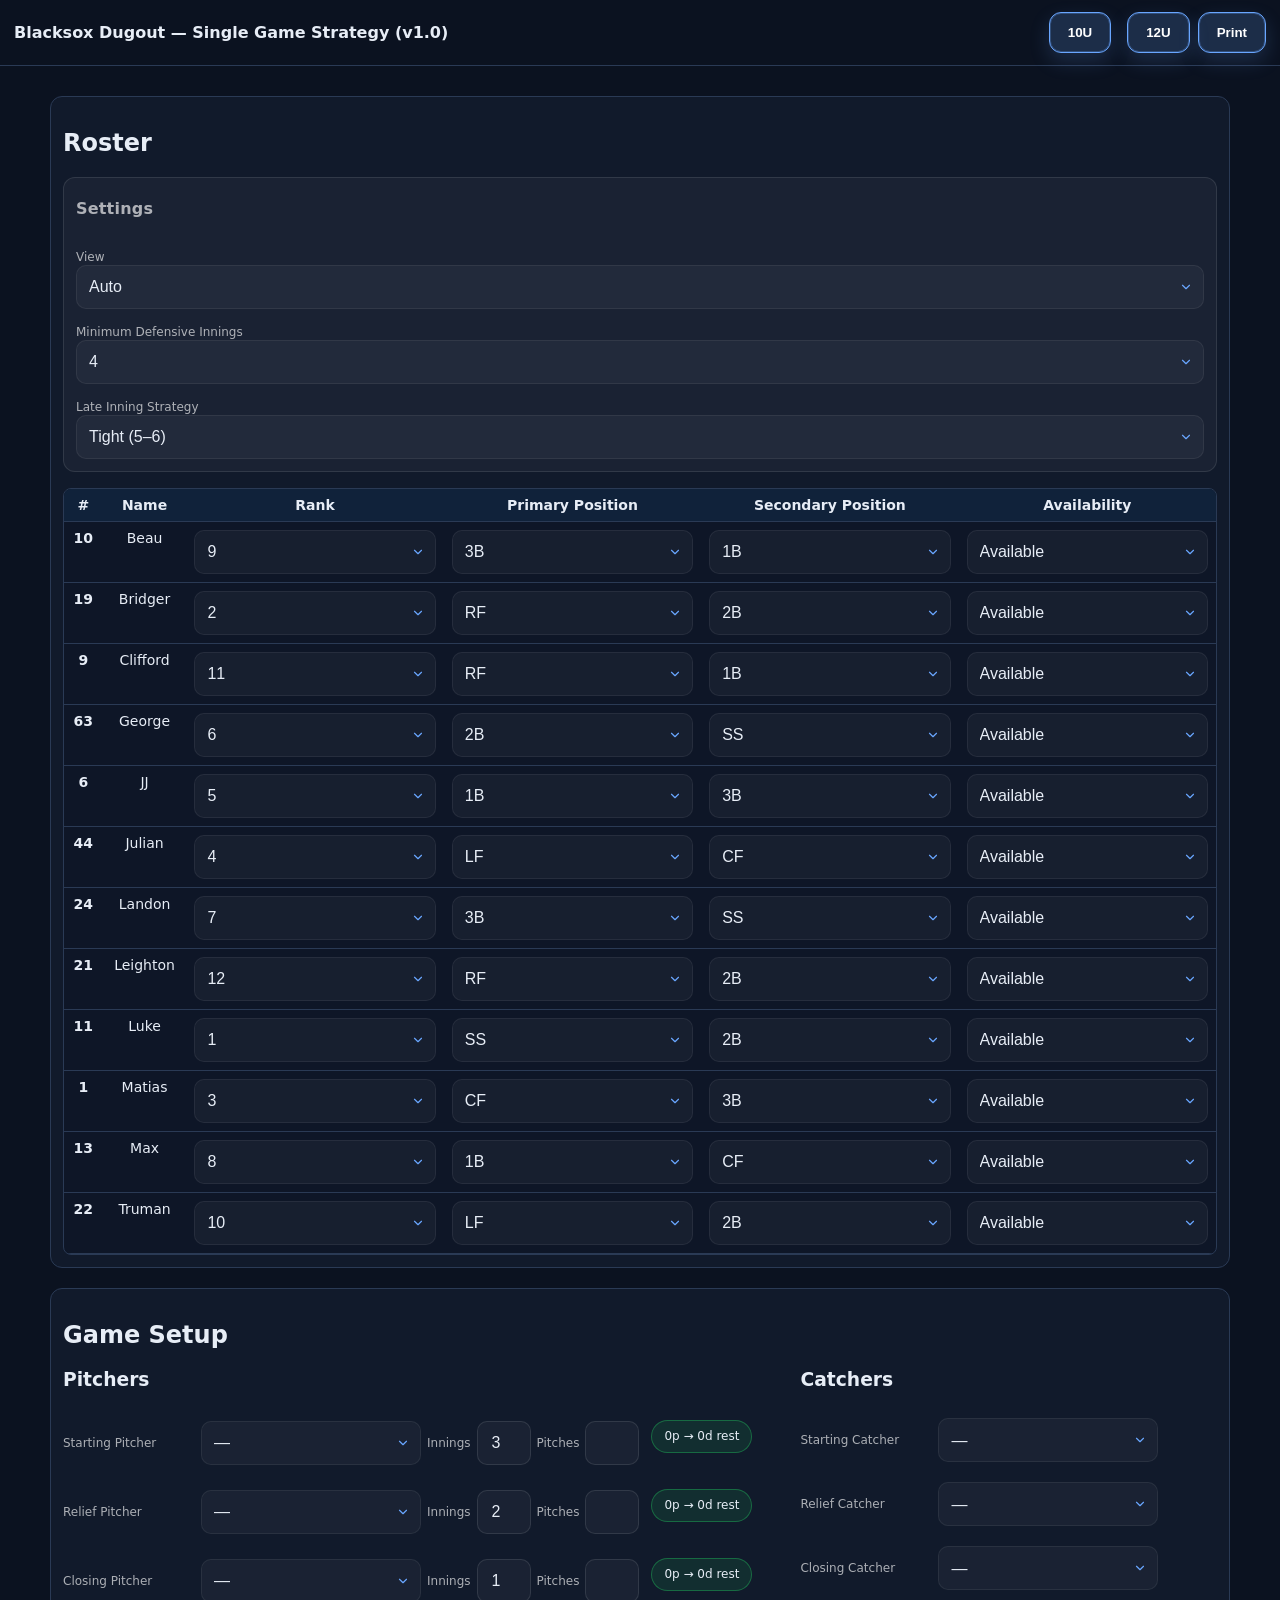
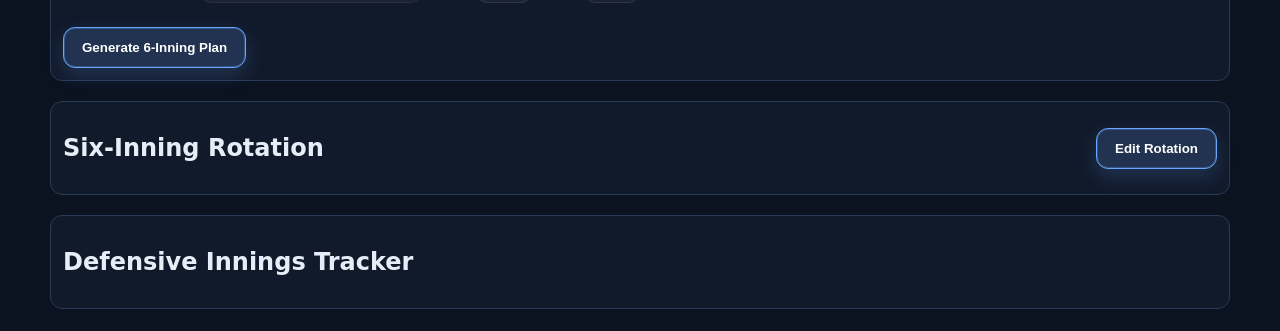
==== index.html @ ecfdcc3d "Update index.html" ====
<!DOCTYPE html>
<html lang="en">
<head>
  <meta charset="UTF-8"/>
  <meta name="viewport" content="width=device-width, initial-scale=1, viewport-fit=cover"/>
  <meta name="apple-mobile-web-app-capable" content="yes">
  <meta name="apple-mobile-web-app-status-bar-style" content="black-translucent">
  <title>Blacksox Dugout — Single Game Strategy (v1.0)</title>
  <style>
:root{--bg:#0b1220;--panel:#111a2b;--text:#e7edf6;--muted:#9bb0c9;--accent:#69a6ff;--grid:#2a3a55;
      --good:#22c55e; --warn:#facc15; --bad:#fb923c}
*{box-sizing:border-box}html,body{height:100%}
body{margin:0;background:var(--bg);color:var(--text);font-family:system-ui,-apple-system,Segoe UI,Roboto,Helvetica,Arial,sans-serif}
header{display:flex;align-items:center;justify-content:space-between;padding:12px 14px;border-bottom:1px solid var(--grid);position:sticky;top:0;background:var(--bg);z-index:10}
h1{font-size:16px;margin:0}.actions button{background:var(--panel);color:var(--text);border:1px solid var(--grid);padding:8px 10px;margin-left:8px;border-radius:6px;cursor:pointer}
.actions button:hover{border-color:var(--accent);color:#fff}
main{padding:10px;max-width:1200px;margin:0 auto}
.panel{background:var(--panel);border:1px solid var(--grid);border-radius:12px;padding:12px;margin-bottom:12px}
.table-wrap{width:100%;overflow-x:auto;-webkit-overflow-scrolling:touch;border-radius:8px;border:1px solid var(--grid);background:#0e1627}
.table{width:100%;min-width:760px;border-collapse:collapse;font-size:14px}
.table th,.table td{border-bottom:1px solid var(--grid);padding:8px;text-align:center;vertical-align:top;white-space:nowrap}
.table th{position:sticky;top:0;background:#10223a;z-index:1}
select,input{background:#0e1627;color:var(--text);border:1px solid var(--grid);padding:8px 10px;border-radius:8px;font-size:16px}
input[type=number]{width:64px}
.pill{padding:4px 8px;border:1px solid var(--grid);border-radius:999px;background:#0e1627;display:inline-block;margin:2px}
.bar{height:8px;background:#0e1627;border-radius:8px;overflow:hidden}
.bar>span{display:block;height:8px;background:var(--good)}
.flex{display:flex;gap:12px;flex-wrap:wrap}
.twocol{display:grid;grid-template-columns:2fr 1.2fr;gap:18px}
.row{display:flex;gap:6px;align-items:center;flex-wrap:nowrap;min-height:44px} .mini{font-size:12px;color:var(--muted);min-width:auto}
.row label{min-width:132px}
.stack{display:flex;flex-direction:column;gap:2px;align-items:center}
.out{opacity:0.5}
.alert{padding:8px 10px;border:1px solid var(--warn);background:#1a1420;border-radius:8px;margin-bottom:8px}
.badge{display:inline-block;padding:2px 6px;border-radius:999px;border:1px solid var(--grid);margin-left:6px;min-width:auto;text-align:center;white-space:nowrap;font-size:12px;line-height:1.25}
.badge.good{background:rgba(34,197,94,0.12);border-color:rgba(34,197,94,0.4)}
.badge.warn{background:rgba(250,204,21,0.12);border-color:rgba(250,204,21,0.4)}
.badge.bad{background:rgba(251,146,60,0.12);border-color:rgba(251,146,60,0.4)}
.badge.spacer{opacity:0}
.cardlist{display:block}.card{border:1px solid var(--grid);background:#0e1627;border-radius:10px;padding:10px;margin-bottom:8px}
.card h4{margin:0 0 8px 0;font-size:15px}.card .grid{display:grid;grid-template-columns:1fr 1fr;gap:8px}.card label{font-size:12px;color:var(--muted)}
.roster-controls{display:flex;gap:10px;align-items:center;flex-wrap:wrap;margin-bottom:8px}
.inline{display:flex;gap:10px;align-items:center;flex-wrap:wrap}
.no-print{}
.print-only{display:none}
@media (max-width:820px){ .twocol{grid-template-columns:1fr} .row{flex-wrap:wrap} .row label{min-width:auto} }
@media print{
  header,.no-print,.print-hide{display:none !important}
  .print-only{display:block}
}
  

.teamtab{background:var(--panel);color:var(--text);border:1px solid var(--grid);padding:8px 10px;border-radius:6px;cursor:pointer}
.teamtab.active{border-color:var(--accent);color:#fff}

</style>
  <link rel="stylesheet" href="mobile-polish.css">
</head>
<body>
  <header class="no-print">
    <h1>Blacksox Dugout — Single Game Strategy (v1.0)</h1>
    <div class="actions" id="teamTabs" style="margin-left:auto; display:flex; gap:8px;">
      <button id="teamTab-10U" type="button" class="teamtab active" onclick="window.__switchTeam && window.__switchTeam('10U')">10U</button>
      <button id="teamTab-12U" type="button" class="teamtab" onclick="window.__switchTeam && window.__switchTeam('12U')">12U</button>
    </div>

    <div class="actions">
      <button onclick="window.print()">Print</button>
    </div>
  </header>

  <main>
    <section class="panel print-hide">
      <h2>Roster</h2>
      <div id="rosterCtrl"></div>
      <div id="rosterTableWrap"></div>
      <div id="rosterCards"></div>
    </section>

    <section class="panel">
      <h2>Game Setup</h2>
      <div class="twocol">
        <div>
          <h3>Pitchers</h3>
          <div class="row">
            <label>Starting Pitcher</label>
            <select id="spSel"></select>
            <span class="mini">Innings</span><input id="spInn" type="number" min="1" max="6" value="3" title="Target innings"/>
            <span class="mini">Pitches</span><input id="spTarget" type="number" min="0" max="120" />
            <span id="spBadge" class="small badge"> </span>
          </div>
          <div class="row">
            <label>Relief Pitcher</label>
            <select id="rpSel"></select>
            <span class="mini">Innings</span><input id="rpInn" type="number" min="1" max="6" value="2" title="Target innings"/>
            <span class="mini">Pitches</span><input id="rpTarget" type="number" min="0" max="120" />
            <span id="rpBadge" class="small badge"> </span>
          </div>
          <div class="row">
            <label>Closing Pitcher</label>
            <select id="clSel"></select>
            <span class="mini">Innings</span><input id="clInn" type="number" min="1" max="6" value="1" title="Target innings"/>
            <span class="mini">Pitches</span><input id="clTarget" type="number" min="0" max="120" />
            <span id="clBadge" class="small badge"> </span>
          </div>
        </div>
        <div>
          <h3>Catchers</h3>
          <div class="row">
            <label>Starting Catcher</label>
            <select id="scSel"></select>
            <span class="small badge spacer"> </span>
          </div>
          <div class="row">
            <label>Relief Catcher</label>
            <select id="rcSel"></select>
            <span class="small badge spacer"> </span>
          </div>
          <div class="row">
            <label>Closing Catcher</label>
            <select id="ccSel"></select>
            <span class="small badge spacer"> </span>
          </div>
        </div>
      </div>
      <div id="alerts"></div>
      <button id="buildBtn" class="no-print" style="margin-top:12px">Generate 6-Inning Plan</button>
    </section>

    <section class="panel">
      <div style="display:flex;justify-content:space-between;align-items:center;gap:8px;"><h2>Six-Inning Rotation</h2><button id="toggleEdit" class="no-print">Edit Rotation</button></div></h2>
      <div id="planWrap"></div>
    </section>

    <section class="panel">
      <h2>Defensive Innings Tracker</h2>
      <div id="totals" class="flex"></div>
    </section>
  </main>

<script>
let PLAYERS = [{"id": "anderson", "number": 9, "first": "Clifford", "last": "Anderson", "primary": "RF", "secondary": "1B", "rank": 9}, {"id": "barlet", "number": 1, "first": "Matias", "last": "Barlet", "primary": "CF", "secondary": "3B", "rank": 2}, {"id": "coates", "number": 22, "first": "Truman", "last": "Coates", "primary": "LF", "secondary": "2B", "rank": 11}, {"id": "cooper", "number": 24, "first": "Landon", "last": "Cooper", "primary": "3B", "secondary": "SS", "rank": 6}, {"id": "farrington", "number": 11, "first": "Luke", "last": "Farrington", "primary": "SS", "secondary": "2B", "rank": 5}, {"id": "foushee", "number": 10, "first": "Beau", "last": "Foush\u00e9e", "primary": "3B", "secondary": "1B", "rank": 4}, {"id": "fowl", "number": 63, "first": "George", "last": "Fowl", "primary": "2B", "secondary": "SS", "rank": 7}, {"id": "goodman", "number": 19, "first": "Bridger", "last": "Goodman", "primary": "RF", "secondary": "2B", "rank": 12}, {"id": "kutac", "number": 13, "first": "Max", "last": "Kutac", "primary": "1B", "secondary": "CF", "rank": 1}, {"id": "reiher", "number": 6, "first": "JJ", "last": "Reiher", "primary": "1B", "secondary": "3B", "rank": 3}, {"id": "stephens", "number": 44, "first": "Julian", "last": "Stephens", "primary": "LF", "secondary": "CF", "rank": 8}, {"id": "turner", "number": 21, "first": "Leighton", "last": "Turner", "primary": "RF", "secondary": "2B", "rank": 10}].map(p=>{p.available=true; return p;});
const POSITIONS = ["1B","2B","3B","SS","LF","CF","RF","—"];
const $ = (sel)=>document.querySelector(sel);
const el=(t,c)=>{const e=document.createElement(t); if(c) e.className=c; return e;};
const nameKey=(p)=>`${p.last}, ${p.first}`;
const short=(p)=>`${p.first} (${p.number})`;
const get=(id)=>PLAYERS.find(p=>p.id===id);
function alpha(list){ return [...list].sort((a,b)=>a.first.localeCompare(b.first)); }

let EDIT_MODE = false;
let LAST_PLAN = null;

function setup(){
  const ctrl = $("#rosterCtrl");
  ctrl.innerHTML = `
    <div class="roster-controls inline">
      <div>
        <label class="small">View</label>
        <select id="viewMode">
          <option value="auto" selected>Auto</option>
          <option value="table">Table</option>
          <option value="cards">Cards</option>
        </select>
      </div>
      <div>
        <label class="small">Minimum Defensive Innings</label>
        <select id="minTarget">${[1,2,3,4,5,6].map(v=>`<option value="${v}" ${v===4?'selected':''}>${v}</option>`).join('')}</select>
      </div>
      <div>
        <label class="small">Late Inning Strategy</label>
        <select id="lateMode">
          <option value="balanced">Balanced</option>
          <option value="tight" selected>Tight (5–6)</option>
        </select>
      </div>
      
    </div>`;
  $("#viewMode").addEventListener('change', updateRosterVisibility);
  $("#minTarget").addEventListener('change', ()=>{ build(); render([],{},[]); });
  $("#lateMode").addEventListener('change', ()=>{ build(); });
  $("#toggleEdit").addEventListener('click', ()=>{ EDIT_MODE = !EDIT_MODE; $("#toggleEdit").textContent = EDIT_MODE ? "Done Editing" : "Edit Rotation"; render(LAST_PLAN.plan, LAST_PLAN.mins, LAST_PLAN.minTarget); });

  drawRoster();
  updateRosterVisibility();
  fillSelectors();
  ['spTarget','rpTarget','clTarget'].forEach(id=>{
    document.addEventListener('input', (e)=>{ if(e.target.id===id) updateRestBadges(); });
  });
  updateRestBadges();
  $('#buildBtn').onclick=()=>build();
  window.addEventListener('resize', updateRosterVisibility);
}
function getMinTarget(){ return Math.min(6, Math.max(1, parseInt($('#minTarget').value||'4',10))); }
function getLateMode(){ return ($('#lateMode')?.value)||'tight'; }
function updateRosterVisibility(){
  const mode = $('#viewMode').value;
  const autoCards = window.innerWidth <= 820;
  const showCards = (mode==='cards') || (mode==='auto' && autoCards);
  $('#rosterTableWrap').style.display = showCards ? 'none':'block';
  $('#rosterCards').style.display = showCards ? 'block':'none';
}
function drawRoster(){
  const tableWrap = $("#rosterTableWrap"); const cardsWrap = $("#rosterCards");
  tableWrap.innerHTML=''; cardsWrap.innerHTML='';
  const tbl = el('table','table');
  tbl.innerHTML='<thead><tr><th>#</th><th>Name</th><th>Rank</th><th>Primary Position</th><th>Secondary Position</th><th>Availability</th></tr></thead>';
  const tb=el('tbody','');
  const posOpts=(val)=>POSITIONS.map(v=>`<option value="${v}" ${v===val?'selected':''}>${v}</option>`).join('');
  const rankOpts=(val)=>Array.from({length:12},(_,i)=>i+1).map(v=>`<option value="${v}" ${v===val?'selected':''}>${v}</option>`).join('');
  alpha(PLAYERS).forEach(p=>{ const tr=el('tr', p.available?'':'out'); tr.dataset.id=p.id;
    tr.innerHTML='<td><b>'+p.number+'</b></td><td>'+p.first+'</td>'
      +'<td><select data-id="'+p.id+'" data-key="rank">'+rankOpts(p.rank||1)+'</select></td>'
      +'<td><select data-id="'+p.id+'" data-key="primary">'+posOpts(p.primary)+'</select></td>'
      +'<td><select data-id="'+p.id+'" data-key="secondary">'+posOpts(p.secondary)+'</select></td>'
      +'<td><select data-id="'+p.id+'" data-key="available"><option value="true" '+(p.available?'selected':'')+'>Available</option><option value="false" '+(!p.available?'selected':'')+'>Out</option></select></td>';
    tb.appendChild(tr);
  });
  tbl.appendChild(tb); const tw = el('div','table-wrap'); tw.appendChild(tbl); tableWrap.appendChild(tw);
  tw.addEventListener('change', onRosterChange);

  const list = el('div','cardlist');
  alpha(PLAYERS).forEach(p=>{
    const c = el('div','card'); c.dataset.id=p.id;
    c.innerHTML = '<h4>#'+p.number+' — '+p.first+'</h4>'
      +'<div class="grid">'
      +  '<div><label>Player Score</label><select data-key="rank">'+Array.from({length:12},(_,i)=>i+1).map(v=>`<option value="${v}" ${v===(p.rank||1)?'selected':''}>${v}</option>`).join('')+'</select></div>'
      +  '<div><label>Availability</label><select data-key="available"><option value="true" '+(p.available?'selected':'')+'>Available</option><option value="false" '+(!p.available?'selected':'')+'>Out</option></select></div>'
      +  '<div><label>Primary Position</label><select data-key="primary">'+POSITIONS.map(v=>`<option value="${v}" ${v===p.primary?'selected':''}>${v}</option>`).join('')+'</select></div>'
      +  '<div><label>Secondary Position</label><select data-key="secondary">'+POSITIONS.map(v=>`<option value="${v}" ${v===p.secondary?'selected':''}>${v}</option>`).join('')+'</select></div>'
      +'</div>';
    list.appendChild(c);
  });
  list.addEventListener('change', (e)=>{
    const card = e.target.closest('.card'); const id = card.dataset.id; const key=e.target.dataset.key; const pl=get(id);
    if(key==='available') pl.available = (e.target.value==='true'); else if(key==='rank') setUniqueRank(pl, parseInt(e.target.value,10)); else pl[key]=e.target.value;
    fillSelectors();
  });
  $("#rosterCards").appendChild(list);
}
function onRosterChange(e){
  if(e.target.tagName!=='SELECT') return;
  const row = e.target.closest('tr'); const id=row.dataset.id; const key=e.target.dataset.key; const pl=get(id);
  if(key==='available') pl.available = (e.target.value==='true');
  else if(key==='rank') setUniqueRank(pl, parseInt(e.target.value,10));
  else pl[key]=e.target.value;
  row.className = pl.available ? '' : 'out';
  fillSelectors();
}
function setUniqueRank(player, newRank){
  const other = PLAYERS.find(p=>p.id!==player.id && p.rank===newRank);
  if(other) other.rank = player.rank; // swap
  player.rank = newRank;
  drawRoster(); updateRosterVisibility();
}
function fillSelectors(){
  const avail = alpha(PLAYERS.filter(p=>p.available));
  for(const id of ['spSel','rpSel','clSel','scSel','rcSel','ccSel']){
    const sel = $('#'+id); sel.innerHTML = '<option value="">—</option>';
    avail.forEach(p=>{ const o=document.createElement('option'); o.value=p.id; o.textContent = p.first+' ('+p.number+')'; sel.appendChild(o); });
  }
}
function pitchersByInning(sp, rp, cl){ return [sp, sp, sp, rp, rp, cl]; }
function catchersByInning(sc, rc, cc){ return [sc, sc, sc, rc, rc, cc]; }
function scoreForPos(player, pos, prevPCPenaltyIds, inn, lateMode){
  let s = 0;
  if(player.primary===pos) s += 3; else if(player.secondary===pos) s += 1;
  const infieldNon1B = ["2B","3B","SS"];
  const isIF = infieldNon1B.includes(pos), isOF = ["LF","CF","RF"].includes(pos);
  if(isIF && (infieldNon1B.includes(player.primary) || infieldNon1B.includes(player.secondary))) s += 1.5;
  if(isOF && (["LF","CF","RF"].includes(player.primary) || ["LF","CF","RF"].includes(player.secondary))) s += 1.5;
  if(prevPCPenaltyIds.has(player.id)) s -= 8;
  if(lateMode==='tight' && inn>=5){ s += (13 - player.rank) * 0.9; }
  return s;
}
const RULES = { thresholds:[{max:40,rest:0},{max:60,rest:1},{max:85,rest:2}] };
function restDaysFor(pitches){ if(!pitches) return 0; if(pitches<=RULES.thresholds[0].max) return 0; if(pitches<=RULES.thresholds[1].max) return 1; return 2; }
function badgeHTML(pitches){ const r = restDaysFor(pitches); const cls = r===0?'good':(r===1?'warn':'bad'); return `<span class="badge ${cls}">${(pitches||0)}p → ${r}d rest</span>`; }
function updateRestBadges(){
  const sp = parseInt(document.getElementById('spTarget')?.value||'0',10);
  const rp = parseInt(document.getElementById('rpTarget')?.value||'0',10);
  const cl = parseInt(document.getElementById('clTarget')?.value||'0',10);
  document.getElementById('spBadge').outerHTML = badgeHTML(sp);
  document.getElementById('rpBadge').outerHTML = badgeHTML(rp);
  document.getElementById('clBadge').outerHTML = badgeHTML(cl);
  const badges = document.querySelectorAll('.badge');
  badges[0].id='spBadge'; badges[1].id='rpBadge'; badges[2].id='clBadge';
}

// Guard: prevent same player at P and C in the same inning
function conflictsPC(sp,rp,cl,sc,rc,cc){
  const pBy = pitchersByInning(sp,rp,cl);
  const cBy = catchersByInning(sc,rc,cc);
  const bad = [];
  for(let i=0;i<6;i++){
    if(pBy[i] && cBy[i] && pBy[i]===cBy[i]) bad.push(i+1);
  }
  return bad;
}

function build(){
  $('#alerts').innerHTML='';
  const spId = $('#spSel').value || null;
  const rpId = $('#rpSel').value || null;
  const clId = $('#clSel').value || null;
  const scId = $('#scSel').value || null;
  const rcId = $('#rcSel').value || null;
  const ccId = $('#ccSel').value || null;
  if(!spId){ $('#alerts').innerHTML='<div class="alert">Choose a <b>Starting Pitcher</b>.</div>'; return; }
  if(!scId){ $('#alerts').innerHTML='<div class="alert">Choose a <b>Starting Catcher</b>.</div>'; return; }

  const bad = conflictsPC(spId,rpId,clId,scId,rcId,ccId);
  if(bad.length){
    $('#alerts').innerHTML='<div class="alert"><b>P and C cannot be the same player</b> in inning(s): '+bad.join(', ')+' — please adjust catcher selections.</div>';
    return;
  }

  const pBy = pitchersByInning(spId, rpId, clId);
  const cBy = catchersByInning(scId, rcId, ccId);
  const MIN_T = getMinTarget();
  const lateMode = getLateMode();
  const available = alpha(PLAYERS.filter(p=>p.available));
  const plan=[]; const mins={}; PLAYERS.forEach(p=>mins[p.id]=0);
  const reservedEH={}; // by block

  for(let inn=1; inn<=6; inn++){
    const bi = inn<=2 ? 0 : (inn<=4 ? 1 : 2);
    const used=new Set([pBy[inn-1], cBy[inn-1]]);
    const inning={P:pBy[inn-1],C:cBy[inn-1],'1B':null,'2B':null,'3B':null,'SS':null,'LF':null,'CF':null,'RF':null,'EH':[]};
    if(inning.P) mins[inning.P]=(mins[inning.P]||0)+1;
    if(inning.C) mins[inning.C]=(mins[inning.C]||0)+1;
    const blockedEH = new Set();
    if((inn%2)===0 && reservedEH[bi]) reservedEH[bi].forEach(id=>blockedEH.add(id));
    const prevPCPenaltyIds = new Set();
    if(inn>1){ if(pBy[inn-2]) prevPCPenaltyIds.add(pBy[inn-2]); if(cBy[inn-2]) prevPCPenaltyIds.add(cBy[inn-2]); }
    const urgencyWeight = (lateMode==='tight' && inn>=5) ? 4 : 10;

    const pool = ()=>available.filter(pl=>!used.has(pl.id) && !blockedEH.has(pl.id));
    function chooseBest(pos, list){
      let best=null, bestScore=-1e9;
      for(const pl of list){
        const s = scoreForPos(pl,pos, prevPCPenaltyIds, inn, lateMode);
        const urg = Math.max(0, MIN_T - (mins[pl.id]||0));
        const comp=urg*urgencyWeight + s;
        if(comp>bestScore || (comp===bestScore && nameKey(pl) < nameKey(best?get(best):pl))){ best=pl.id; bestScore=comp; }
      }
      return best;
    }
    // Hard-locked corner/short: 1B, 3B, SS
    const SPECIALIZED = new Set(['1B','3B','SS']);
    const specPool = (pos)=>pool().filter(pl => SPECIALIZED.has(pos) && (pl.primary===pos || pl.secondary===pos));
    
    for (const pos of ['1B','3B','SS']) {
      const list = specPool(pos);
      if (list.length) {
        const id = chooseBest(pos, list);
        inning[pos] = id; used.add(id); mins[id] = (mins[id]||0)+1;
      }
    }
    // Fill remaining non-specialized spots first
    for (const pos of ['2B','CF','LF','RF']) {
      if (inning[pos]) continue;
      const id = chooseBest(pos, pool());
      if (id) { inning[pos]=id; used.add(id); mins[id]=(mins[id]||0)+1; }
    }
    
    // Fallback: if a specialized spot (1B/3B/SS) is still empty (no eligible players),
    // allow best overall to fill so the plan never breaks.
    for (const pos of ['1B','3B','SS']) {
      if (inning[pos]) continue;
      const id = chooseBest(pos, pool());
      if (id) { inning[pos]=id; used.add(id); mins[id]=(mins[id]||0)+1; }
    }
    // If special still empty, allow pulls from reservedEH (then recompute EH)
    function pullFromLockedEH(pos, qual){
      if(inning[pos]) return false;
      const list=(reservedEH[bi]||[]).filter(id=>qual(get(id)) && !used.has(id));
      if(list.length){
        list.sort((a,b)=>get(a).rank-get(b).rank || nameKey(get(a)).localeCompare(nameKey(get(b))));
        const id=list[0]; inning[pos]=id; used.add(id); mins[id]=(mins[id]||0)+1; blockedEH.delete(id);
        return true;
      }
      return false;
    }
    let pulled = false;
    pulled = pullFromLockedEH('1B', p=>p.primary==='1B'||p.secondary==='1B') || pulled;
    pulled = pullFromLockedEH('3B', p=>p.primary==='3B'||p.secondary==='3B') || pulled;
    pulled = pullFromLockedEH('SS', p=>p.primary==='SS'||p.secondary==='SS') || pulled;
    // Final EH calc with guaranteed fill
    const remaining = available.map(p=>p.id).filter(id=>!used.has(id));
    if((inn%2)===1){
      inning.EH = remaining;
      reservedEH[bi] = remaining.slice();
    } else {
      let base = (reservedEH[bi]||[]).filter(id=>!used.has(id));
      if(pulled){
        // top up base after a pull, using remaining not in base
        const extras = remaining.filter(id=>!base.includes(id));
        extras.sort((a,b)=>get(a).rank-get(b).rank || nameKey(get(a)).localeCompare(nameKey(get(b))));
        base = base.concat(extras);
      } else {
        const need = remaining.length - base.length;
        if(need>0){
          const extras = remaining.filter(id=>!base.includes(id));
          extras.sort((a,b)=>get(a).rank-get(b).rank || nameKey(get(a)).localeCompare(nameKey(get(b))));
          base = base.concat(extras.slice(0,need));
        }
      }
      inning.EH = base;
    }
    plan.push(inning);
  }
  LAST_PLAN = {plan, mins, minTarget:getMinTarget()};
  render(plan, mins, getMinTarget());
}

function makePlayerSelect(inningIdx, pos, currentId){
  const sel = document.createElement('select');
  const planRow = LAST_PLAN.plan[inningIdx];
  const used = new Set(['P','C','1B','2B','3B','SS','LF','CF','RF'].map(k=>planRow[k]).filter(Boolean));
  if(currentId) used.delete(currentId);
  const avail = alpha(PLAYERS.filter(p=>p.available));
  const opt = document.createElement('option'); opt.value=''; opt.textContent='—'; sel.appendChild(opt);
  avail.forEach(p=>{
    if(!used.has(p.id)){
      const o=document.createElement('option'); o.value=p.id; o.textContent = short(p);
      if(p.id===currentId) o.selected=true;
      sel.appendChild(o);
    }
  });
  sel.addEventListener('change', ()=>{
    const id = sel.value || null;
    LAST_PLAN.plan[inningIdx][pos] = id;
    recomputeAfterManual(inningIdx);
  });
  return sel;
}

function recomputeAfterManual(inningIdx){
  const plan = LAST_PLAN.plan;
  const mins = {}; PLAYERS.forEach(p=>mins[p.id]=0);
  for(let i=0;i<6;i++){
    const row = plan[i];
    const used = new Set(['P','C','1B','2B','3B','SS','LF','CF','RF'].map(k=>row[k]).filter(Boolean));
    const available = alpha(PLAYERS.filter(p=>p.available)).map(p=>p.id);
    row.EH = available.filter(id=>!used.has(id));
    used.forEach(id=>{ mins[id]=(mins[id]||0)+1; });
  }
  LAST_PLAN.mins = mins;
  render(plan, mins, LAST_PLAN.minTarget);
}

function render(plan, mins, MIN_T){
  const INNINGS=[1,2,3,4,5,6];
  const wrap=$("#planWrap"); wrap.innerHTML='';
  const tbl=el('table','table'); tbl.innerHTML='<thead><tr><th>Pos</th>'+INNINGS.map(i=>`<th>${i}</th>`).join('')+'</tr></thead>';
  const tb=el('tbody','');
  function cellVal(v){ if(!v) return '—'; return short(get(v)); }
  function ehVal(arr){ return '<div class="stack">'+arr.map(id=>'<span>'+short(get(id))+'</span>').join('')+'</div>'; }
  const order = ['P','C','1B','2B','3B','SS','LF','CF','RF','EH'];
  order.forEach((pos)=>{
    const tr=el('tr','');
    tr.appendChild((()=>{const td=el('td',''); td.innerHTML='<b>'+pos+'</b>'; return td;})());
    INNINGS.forEach((i)=>{
      const td=el('td','');
      const row=plan[i-1];
      if(pos==='EH'){ td.innerHTML = ehVal(row.EH||[]); }
      else if(EDIT_MODE && pos!=='P' && pos!=='C'){
        const sel = makePlayerSelect(i-1, pos, row[pos]);
        td.appendChild(sel);
      } else {
        td.textContent = cellVal(row[pos]);
      }
      tr.appendChild(td);
    });
    tb.appendChild(tr);
  });
  tbl.appendChild(tb);
  const wrapDiv=el('div','table-wrap'); wrapDiv.appendChild(tbl); wrap.appendChild(wrapDiv);

  const totals=$("#totals"); totals.innerHTML='';
  alpha(PLAYERS).forEach(p=>{ const got=mins[p.id]||0; const target=parseInt($('#minTarget').value||'4',10); const pct=Math.min(100, got/target*100); const bar='<div class="bar"><span style="width:'+pct+'%"></span></div>'; const label = short(p)+' — '+got+'/'+target+(got>=target?' ✔':' •'); const pill=el('div','pill'); pill.innerHTML = label+' '+bar; if(!p.available) pill.classList.add('out'); totals.appendChild(pill); });
}

function updateRestBadges(){
  const sp = parseInt(document.getElementById('spTarget')?.value||'0',10);
  const rp = parseInt(document.getElementById('rpTarget')?.value||'0',10);
  const cl = parseInt(document.getElementById('clTarget')?.value||'0',10);
  const RULES = { thresholds:[{max:40,rest:0},{max:60,rest:1},{max:85,rest:2}] };
  function restDaysFor(pitches){ if(!pitches) return 0; if(pitches<=RULES.thresholds[0].max) return 0; if(pitches<=RULES.thresholds[1].max) return 1; return 2; }
  function asBadge(p){
    const r=restDaysFor(p); const cls = r===0?'good':(r===1?'warn':'bad');
    return `<span class="badge ${cls}">${(p||0)}p → ${r}d rest</span>`;
  }
  document.getElementById('spBadge').outerHTML = asBadge(sp);
  document.getElementById('rpBadge').outerHTML = asBadge(rp);
  document.getElementById('clBadge').outerHTML = asBadge(cl);
  const badges = document.querySelectorAll('.badge');
  badges[0].id='spBadge'; badges[1].id='rpBadge'; badges[2].id='clBadge';
}

document.addEventListener('DOMContentLoaded', ()=>{ try{ setup(); } catch(e){ console.error(e); alert('Init error: '+e.message); } });
</script>

<script>
(function(){
  const CSV_12U = [{"number": "24", "name": "Anthony", "primary": "2B", "secondary": "LF", "rank": "6"}, {"number": "63", "name": "Jack F", "primary": "3B", "secondary": "1B", "rank": "5"}, {"number": "27", "name": "Clark", "primary": "2B", "secondary": "1B", "rank": "9"}, {"number": "23", "name": "Nolan", "primary": "CF", "secondary": "LF", "rank": "10"}, {"number": "22", "name": "Rowan", "primary": "CF", "secondary": "2B", "rank": "8"}, {"number": "77", "name": "Emory", "primary": "RF", "secondary": "LF", "rank": "12"}, {"number": "11", "name": "Nicky", "primary": "RF", "secondary": "LF", "rank": "11"}, {"number": "21", "name": "Esteban", "primary": "3B", "secondary": "2B", "rank": "7"}, {"number": "7", "name": "Manuel", "primary": "SS", "secondary": "3B", "rank": "4"}, {"number": "4", "name": "Gray", "primary": "SS", "secondary": "2B", "rank": "2"}, {"number": "14", "name": "Jack J", "primary": "SS", "secondary": "2B", "rank": "3"}, {"number": "74", "name": "Cole", "primary": "RF", "secondary": "LF", "rank": "13"}, {"number": "8", "name": "Wat", "primary": "SS", "secondary": "3B", "rank": "1"}];
  function clone(o){ return JSON.parse(JSON.stringify(o)); }
  function splitName(full){
    const parts = (full||'').trim().split(/\s+/);
    if (parts.length<=1) return {first:parts[0]||'', last:''};
    return {first:parts.slice(0,-1).join(' '), last:parts[parts.length-1]};
  }
  function toInt(x, fb){ const n = parseInt(x,10); return isNaN(n)?fb:n; }
  let SNAP_10U = null;
  function csvPlayersStrict(){ 
    return CSV_12U.map((r,i)=>{
      const nm = splitName(r.name || r.Name);
      const num = toInt(r.number || r.num || r['#'], i+1);
      return {
        id: String(num || (i+1)),
        number: num || (i+1),
        first: nm.first,
        last: nm.last,
        name: r.name || r.Name,
        primary: r.primary || r.Primary || '—',
        secondary: r.secondary || r.Secondary || '—',
        rank: toInt(r.rank || r.order || r.priority, i+1),
        available: true
      };
    });
  }
  function getMaxRank(){ 
    const ranks = CSV_12U.map(r=>toInt(r.rank || r.order || r.priority,0));
    const maxCSV = Math.max(CSV_12U.length, ...ranks, 13);
    const list = (typeof PLAYERS!=='undefined'?PLAYERS:(window.PLAYERS||[]))||[];
    const maxData = Math.max(list.length||0, ...list.map(p=>toInt(p.rank,0)), 1);
    return Math.max(maxCSV, maxData);
  }
  window.getMaxRank = getMaxRank;
  function expandRanks(){ 
    const table = document.querySelector('table.table');
    if (!table) return;
    const rows = Array.from(table.querySelectorAll('tbody tr'));
    const maxR = getMaxRank();
    const list = (typeof PLAYERS!=='undefined'?PLAYERS:(window.PLAYERS||[]))||[];
    rows.forEach((tr, idx)=>{
      const sel = tr.querySelector('td:nth-child(3) select[data-key="rank"]');
      if (!sel) return;
      let last = sel.options.length ? parseInt(sel.options[sel.options.length-1].textContent,10) || 0 : 0;
      for (let n=last+1; n<=maxR; n++){ const o=document.createElement('option'); o.value=String(n); o.textContent=String(n); sel.appendChild(o); }
      const desired = list[idx] && toInt(list[idx].rank,0);
      if (desired){ 
        sel.value = String(desired);
        if (sel.value !== String(desired)){
          const o=document.createElement('option'); o.value=String(desired); o.textContent=String(desired); sel.appendChild(o); sel.value=String(desired);
        }
      }
    });
  }
  function setActive(team){
    try{ if(!SNAP_10U) SNAP_10U = clone((typeof PLAYERS!=='undefined'?PLAYERS:window.PLAYERS)||[]); }catch(e){}
    if (team==='10U' && SNAP_10U){
      try { PLAYERS = clone(SNAP_10U); } catch(e) { window.PLAYERS = clone(SNAP_10U); }
    } else if (team==='12U'){
      const strict = csvPlayersStrict();
      try { PLAYERS = strict; } catch(e) { window.PLAYERS = strict; }
    }
    document.getElementById('teamTab-10U')?.classList.toggle('active', team==='10U');
    document.getElementById('teamTab-12U')?.classList.toggle('active', team==='12U');
    if (typeof drawRoster==='function') drawRoster();
    if (typeof updateRosterVisibility==='function') updateRosterVisibility();
    if (typeof fillSelectors==='function') fillSelectors();
    try { expandRanks(); } catch(e){}
  }
  window.__switchTeam = setActive;
  document.addEventListener('DOMContentLoaded', function(){
    let tries=0, t=setInterval(()=>{
      const ok = (typeof drawRoster==='function') && ((typeof PLAYERS!=='undefined')||(typeof window.PLAYERS!=='undefined'));
      if (ok || ++tries>200) { clearInterval(t);
        try { expandRanks(); } catch(e){}
      }
    }, 50);
  });
})();
</script>
<script>
(function(){
  function getMaxRank(){
    const list = (typeof PLAYERS!=="undefined"?PLAYERS:(window.PLAYERS||[])) || [];
    const maxData = Math.max(list.length||0, ...list.map(p=>parseInt(p.rank,10)||0), 0);
    return Math.max(13, maxData);
  }
  function expandRanks(){
    const table = document.querySelector('table.table'); if (!table) return;
    const rows = Array.from(table.querySelectorAll('tbody tr'));
    const list = (typeof PLAYERS!=="undefined"?PLAYERS:(window.PLAYERS||[])) || [];
    const maxR = getMaxRank();
    rows.forEach((tr, idx) => {
      const sel = tr.querySelector('td:nth-child(3) select[data-key="rank"]'); if (!sel) return;
      let last = sel.options.length ? parseInt(sel.options[sel.options.length-1].textContent,10)||0 : 0;
      for (let n=last+1; n<=maxR; n++){ const o=document.createElement('option'); o.value=String(n); o.textContent=String(n); sel.appendChild(o); }
      const desired = list[idx] && (parseInt(list[idx].rank,10)||0);
      if (desired){
        sel.value = String(desired);
        if (sel.value !== String(desired)){ const o=document.createElement('option'); o.value=String(desired); o.textContent=String(desired); sel.appendChild(o); sel.value=String(desired); }
      }
    });
  }
  // Run after your app renders, and also hook into your team switcher if present
  document.addEventListener('DOMContentLoaded', function(){
    let tries=0, t=setInterval(()=>{ 
      const ok = (typeof drawRoster==='function') && ((typeof PLAYERS!=='undefined')||(typeof window.PLAYERS!=='undefined'));
      if (ok || ++tries>200){ clearInterval(t); try{ expandRanks(); }catch(e){} }
    }, 50);
  });
  // If you have window.__switchTeam, wrap it to re-expand after tab switches
  if (window.__switchTeam && !window.__switchTeam__wrapped){
    const orig = window.__switchTeam;
    window.__switchTeam__wrapped = true;
    window.__switchTeam = function(team){ const r = orig(team); try{ expandRanks(); }catch(e){} return r; };
  }
})();
</script>

</body></html>
---- mobile-polish.css ----
/* --- Mobile polish for iOS Safari --- */
/* =========================================================
   1) Design Tokens / Base
   ========================================================= */
:root {
  --gap-xxs: 6px; --gap-xs: 10px; --gap-s: 12px; --gap-m: 16px; --gap-l: 20px; --gap-xl: 26px;
  --radius: 10px;
  --card: rgba(255,255,255,0.06);
  --card-b: rgba(255,255,255,0.10);
  --muted: rgba(255,255,255,0.65);
  /* accent used in buttons; fallback provided where referenced */
}

html { -webkit-text-size-adjust: 100%; }

label { font-size: 12px; color: var(--muted); }

select,
input[type="text"],
input[type="number"] {
  width: 100%;
  padding: 10px 12px;
  border-radius: 10px;
  border: 1px solid var(--card-b);
  background: rgba(255,255,255,0.04);
  color: inherit;
  -webkit-appearance: none;
}

input[type="number"] { text-align: center; min-width: 54px; }

/* =========================================================
   2) Containers / Panels
   ========================================================= */
section, .section {
  margin: var(--gap-l) 0;
  padding: var(--gap-m);
  background: var(--card);
  border: 1px solid var(--card-b);
  border-radius: var(--radius);
}

/* =========================================================
   3) Roster
   ========================================================= */
.roster-controls{
  padding: 12px;
  background: rgba(255,255,255,0.04);
  border: 1px solid var(--card-b);
  border-radius: 12px;
  margin-bottom: var(--gap-m);
  gap: 12px;
  display: grid;
  grid-auto-rows: minmax(44px, auto);
}
.roster-controls::before{
  content: "Settings";
  display: block;
  font-weight: 700;
  margin-bottom: 6px;
  color: var(--muted);
  letter-spacing: .2px;
}

/* Cards */
.card, .player-card {
  margin-bottom: var(--gap-m);
  padding: var(--gap-m);
  background: rgba(255,255,255,0.03);
  border: 1px solid var(--card-b);
  border-radius: var(--radius);
}
.card .grid, .player-card__fields {
  display: grid;
  grid-template-columns: 1fr 1fr;
  gap: var(--gap-s) var(--gap-m);
}
.card .grid .field, .player-card__fields .field {
  display: grid;
  gap: var(--gap-xxs);
}

/* =========================================================
   4) Game Setup
   ========================================================= */
.setup-block { display: grid; gap: var(--gap-m); }

.role-row {
  display: grid;
  grid-template-columns: minmax(0,1fr) 120px 120px auto;
  gap: var(--gap-m);
  align-items: end;
  padding-top: 12px;
}
.role-row + .role-row{
  margin-top: 22px;
  padding-top: 18px;
  border-top: 1px dashed var(--card-b);
}
.role-row .cell { display: grid; gap: var(--gap-xxs); }
.role-row .cell:first-child label{
  font-weight: 700;
  font-size: 14px;
  letter-spacing: .2px;
  color: #e7edf6;
}

/* Normalize control & row heights for perfect column alignment */
.row select,
.row input[type="number"],
.row input[type="text"] {
  height: 44px;
  line-height: 44px; /* keeps text vertically centered */
}
.twocol .row {
  align-items: center;   /* center labels vs controls */
  min-height: 64px;      /* equalize pitcher/catcher rows */
}

/* Rest-day pill (spacing + look) */
.pill {
  padding: 8px 14px;
  border-radius: 999px;
  font-size: 13px;
  line-height: 1.2;
  border: 1px solid var(--card-b);
  background: rgba(255,255,255,0.08);
  text-align: center;
  white-space: nowrap;
  margin: 10px 6px 14px 6px;
  display: inline-block;
}

/* Rest-day badges + catcher spacers (keep exact same footprint) */
.badge { padding: 8px 12px; }
.row .badge {
  margin-top: 12px;
  margin-bottom: 24px;
  display: inline-block;
}
.badge.spacer {
  display: inline-block;
  padding: 8px 14px;
  border-radius: 999px;
  border: 1px solid var(--card-b);
  margin-top: 12px;
  margin-bottom: 24px;
  min-width: 88px;  /* prevents collapse */
  opacity: 0;       /* invisible but reserves space */
}

/* Inning tracker bar */
.bar {
  height: 8px;
  background: #0e1627;
  border-radius: 8px;
  overflow: hidden;
  margin-top: 8px; /* space between text and green bar */
}
.bar > span { display: block; height: 8px; background: #22c55e; }

/* =========================================================
   5) Buttons
   ========================================================= */
/* Brighter, larger buttons with accent glow */
button, .btn, .actions button {
  padding: 12px 18px;
  border-radius: 12px;
  font-weight: 700;
  border: 1px solid var(--accent, #69a6ff);
  background: rgba(105,166,255,0.18); /* fallback */
  background: color-mix(in oklab, var(--accent) 18%, transparent);
  box-shadow:
    0 0 0 1px rgba(105,166,255,0.28) inset,
    0 8px 20px rgba(105,166,255,0.18);
  transition: background .15s ease, box-shadow .15s ease, transform .05s ease;
  color: #ffffff; /* default white text */
}
button:hover, .btn:hover, .actions button:hover {
  background: rgba(105,166,255,0.28);
  background: color-mix(in oklab, var(--accent) 28%, transparent);
  box-shadow:
    0 0 0 1px rgba(105,166,255,0.38) inset,
    0 10px 28px rgba(105,166,255,0.25);
}
button:active, .btn:active, .actions button:active { transform: translateY(1px); }

/* Force white for key action buttons (guards against overrides) */
#buildBtn,
#toggleEdit,
.actions button { color: #ffffff !important; }

/* =========================================================
   6) Responsive
   ========================================================= */
/* Mobile (phones) */
@media (max-width: 720px) {
  .roster-controls { grid-template-columns: 1fr; }
  .card .grid, .player-card__fields { grid-template-columns: 1fr 1fr; }
  .role-row { grid-template-columns: 1fr !important; }
  .role-row > .cell { margin-bottom: 12px; }
  .role-row + .role-row { margin-top: 24px; padding-top: 20px; }
  .setup-block { display: flex; flex-direction: column; gap: 18px; }
  .panel h2 + .flex { flex-direction: column; gap: 12px; }
}

/* Desktop (wider) */
@media (min-width: 721px) {
  .card .grid, .player-card__fields { grid-template-columns: repeat(4, minmax(0,1fr)); }
  .role-row { grid-template-columns: minmax(280px,2fr) 120px 120px auto; }
}

/* Larger desktop refinements */
@media (min-width: 900px) {
  .twocol {
    grid-template-columns: 1fr 1fr;
    column-gap: 48px;
    align-items: start;
  }
  .twocol > div h3 { margin-top: 0; }
  .row { align-items: center; }
  .row select, .row input { height: 42px; } /* consistent control height */
}

/* Prevent select text from clipping; let iOS render natural line-height */
.row select {
  line-height: normal;          /* undo the 44px line-height for selects */
  padding-top: 10px;            /* keep the visual height you like */
  padding-bottom: 10px;
  white-space: nowrap;          /* don't wrap player names */
}

/* Make the select take priority width in the row */
.row select {
  flex: 1 1 280px;              /* grow, and don't shrink below ~280px */
  min-width: 220px;             /* absolute floor so names remain visible */
}

/* Give the number inputs a bit less width so select has room */
@media (min-width: 900px) {
  .row input[type="number"] {
    min-width: 54px;            /* was larger; trims a few px */
    flex: 0 0 54px;             /* fixed so it won't steal width */
  }
  .row .mini { min-width: auto; } /* let "Innings"/"Pitches" labels flex */
}

/* Keep the overall control height consistent, without forcing line-height on selects */
.row select,
.row input[type="number"],
.row input[type="text"] {
  height: 44px;
}

/* --- FIX iOS SELECT CLIPPING & CENTERING --- */
/* 1) Stop forcing a fixed line-height on selects */
.row select {
  height: auto !important;     /* let iOS size it naturally */
  min-height: 44px;            /* keep tap target big */
  line-height: normal !important;
  padding-top: 10px;
  padding-bottom: 10px;
  display: block;              /* avoids inline-box quirks */
  white-space: nowrap;         /* don't wrap names */
  -webkit-appearance: menulist;/* restore native metrics */
  background-clip: padding-box;/* prevent border clipping */
}

/* 2) Keep fixed height only on inputs, not selects */
.row input[type="number"],
.row input[type="text"] {
  height: 44px;
  line-height: 44px;
}

/* Optional: crisper focus ring without shifting layout */
.row select:focus {
  outline: none;
  box-shadow: 0 0 0 3px rgba(105,166,255,.55);
}

/* ================================
   Unified SELECT style (app look)
   — no clipping, matches inputs
   ================================ */
.row select {
  /* Use custom look, not the grey iOS menulist */
  -webkit-appearance: none !important;
  appearance: none !important;

  /* Size: do NOT force line-height == height */
  height: 44px;
  min-height: 44px;
  line-height: 1.2;                 /* natural text baseline (prevents clipping) */
  padding: 10px 36px 10px 12px;     /* extra right room for caret */

  /* Match your input visuals */
  border-radius: 10px;
  border: 1px solid var(--card-b);
  background: rgba(255,255,255,0.04);
  color: inherit;

  /* Keep single-line names and avoid wrap */
  white-space: nowrap;
  text-overflow: ellipsis;
  overflow: hidden;

  /* Custom caret to replace the native one */
  background-image:
    url("data:image/svg+xml;utf8,<svg xmlns='http://www.w3.org/2000/svg' width='14' height='14' viewBox='0 0 24 24' fill='none' stroke='%69a6ff' stroke-width='2' stroke-linecap='round' stroke-linejoin='round'><polyline points='6 9 12 15 18 9'/></svg>");
  background-repeat: no-repeat;
  background-position: right 10px center;
  background-size: 14px;
  background-clip: padding-box;      /* avoids border artifacts */
}

/* Focus style to match buttons/inputs */
.row select:focus {
  outline: none;
  box-shadow: 0 0 0 3px rgba(105,166,255,.45);
  border-color: rgba(105,166,255,.65);
}

/* Give selects width priority so names stay visible */
.row select { flex: 1 1 280px; min-width: 220px; }

/* Inputs keep fixed height (for row alignment) */
.row input[type="number"],
.row input[type="text"] {
  height: 44px;
  line-height: 44px;
}

/* Desktop tweak: number inputs don’t steal width from the select */
@media (min-width: 900px) {
  .row input[type="number"] { flex: 0 0 54px; min-width: 54px; }
  .row .mini { min-width: auto; }
}

/* === SELECT: app look, no clipping, overrides previous !important rules === */
.twocol .row select,
.row select,
select {
  /* take back control from earlier menulist !important */
  -webkit-appearance: none !important;
  appearance: none !important;

  /* iOS-safe sizing (no fixed line-height) */
  height: auto !important;
  min-height: 44px !important;
  line-height: normal !important;
  font-size: 16px;                 /* prevents iOS zoom + baseline quirks */
  box-sizing: border-box !important;
  display: block;

  /* visual match with inputs */
  padding: 10px 36px 10px 12px !important;  /* space for caret */
  border-radius: 10px !important;
  border: 1px solid var(--card-b) !important;
  background-color: rgba(255,255,255,0.04) !important;
  color: inherit !important;

  /* single-line label */
  white-space: nowrap !important;
  overflow: hidden !important;
  text-overflow: ellipsis !important;

  /* custom caret (encoded # as %23) */
  background-image:
    url("data:image/svg+xml,%3Csvg xmlns='http://www.w3.org/2000/svg' width='14' height='14' viewBox='0 0 24 24' fill='none' stroke='%2369a6ff' stroke-width='2' stroke-linecap='round' stroke-linejoin='round'%3E%3Cpolyline points='6 9 12 15 18 9'/%3E%3C/svg%3E");
  background-repeat: no-repeat !important;
  background-position: right 10px center !important;
  background-size: 14px !important;
  background-clip: padding-box !important;
}

.row select:focus {
  outline: none;
  box-shadow: 0 0 0 3px rgba(105,166,255,.45);
  border-color: rgba(105,166,255,.65);
}

/* keep inputs fixed for row alignment (do NOT apply to selects) */
.row input[type="number"],
.row input[type="text"] {
  height: 44px;
  line-height: 44px;
}

/* ensure the select has width priority so names stay visible */
.row select { flex: 1 1 280px; min-width: 220px; }
@media (min-width: 900px) {
  .row input[type="number"] { flex: 0 0 54px; min-width: 54px; }
  .row .mini { min-width: auto; }
}

/* === MOBILE LAYOUT: stack fields again (select on its own line, labels/inputs below) === */
@media (max-width: 720px) {
  .twocol .row {
    display: grid !important;
    grid-template-columns: 1fr !important;  /* one column -> everything stacks */
    gap: 10px !important;
    align-items: stretch !important;
  }
  .twocol .row .mini { margin-top: 2px; }   /* small breathing room for "Innings" / "Pitches" labels */
}

/* === SELECT: match input look, no clipping, no grey iOS style === */
.twocol .row select,
.row select,
select {
  -webkit-appearance: none !important;
  appearance: none !important;

  /* iOS-safe sizing: never force line-height == height */
  height: 44px !important;
  min-height: 44px !important;
  line-height: normal !important;
  padding: 10px 36px 10px 12px !important;  /* room for caret on the right */

  /* match your input visuals */
  border-radius: 10px !important;
  border: 1px solid var(--card-b) !important;
  background-color: rgba(255,255,255,0.04) !important;
  color: inherit !important;

  /* long names behave */
  white-space: nowrap !important;
  overflow: hidden !important;
  text-overflow: ellipsis !important;

  /* custom caret that fits the theme (# -> %23) */
  background-image:
    url("data:image/svg+xml,%3Csvg xmlns='http://www.w3.org/2000/svg' width='14' height='14' viewBox='0 0 24 24' fill='none' stroke='%2369a6ff' stroke-width='2' stroke-linecap='round' stroke-linejoin='round'%3E%3Cpolyline points='6 9 12 15 18 9'/%3E%3C/svg%3E");
  background-repeat: no-repeat !important;
  background-position: right 10px center !important;
  background-size: 14px !important;
  background-clip: padding-box !important;

  /* keep selects the width priority in multi-control rows */
  flex: 1 1 280px !important;
  min-width: 220px !important;
}

/* Keep inputs fixed to align rows, but DO NOT re-apply to selects */
.twocol .row input[type="number"],
.twocol .row input[type="text"] {
  height: 44px !important;
  line-height: 44px !important;
}

/* Desktop: number inputs don't steal width from the select */
@media (min-width: 900px) {
  .twocol .row input[type="number"] { flex: 0 0 54px !important; min-width: 54px !important; }
  .twocol .row .mini { min-width: auto !important; }
}

/* Player card field sizing: prevent overflow & keep controls inside the card */
.player-card__fields,
.card .grid {
  grid-template-columns: repeat(2, minmax(0, 1fr)); /* strong minmax on mobile */
}

.player-card__fields .field,
.card .grid .field {
  min-width: 0;                 /* allow shrinking inside grid columns */
}

.player-card__fields .field select,
.player-card__fields .field input,
.card .grid .field select,
.card .grid .field input {
  width: 100%;
  box-sizing: border-box;       /* include padding/border in width calc */
  min-height: 44px;             /* consistent tap target */
  font-size: 16px;              /* avoids iOS zoom */
  white-space: nowrap;
  overflow: hidden;
  text-overflow: ellipsis;
}

/* On wider screens, return to 4-up grid but keep minmax to avoid overflow */
@media (min-width: 721px) {
  .player-card__fields,
  .card .grid {
    grid-template-columns: repeat(4, minmax(0, 1fr));
  }
}

/* === Fix player card dropdown width inside cards === */
.card .grid,
.player-card__fields {
  grid-template-columns: 1fr 1fr;     /* always split evenly in two */
  gap: 12px;                          /* tighten gap so both fit */
}

.card .grid .field,
.player-card__fields .field {
  min-width: 0;                       /* let children shrink */
}

.card .grid select,
.player-card__fields select,
.card .grid input,
.player-card__fields input {
  width: 100%;                        /* stay inside grid column */
  max-width: 100%;                    /* never overflow card */
  box-sizing: border-box;             /* borders + padding inside width */
  min-height: 44px;
  font-size: 16px;                    /* iOS zoom-safe */
  white-space: nowrap;
  overflow: hidden;
  text-overflow: ellipsis;            /* cut off long words nicely */
}

/* On wider screens, restore 4 columns but still clamp widths */
@media (min-width: 721px) {
  .card .grid,
  .player-card__fields {
    grid-template-columns: repeat(4, 1fr);
  }
}

/* --- iOS fix: keep player-card controls inside the card --- */

/* 1) Clip anything that paints outside rounded cards */
.card,
.player-card {
  overflow: hidden;                 /* clips the select's painted area */
}

/* 2) Also clip at the field level (safer focus/hover states) */
.card .grid .field,
.player-card__fields .field {
  min-width: 0;                     /* allow shrinking inside grid */
  overflow: hidden;                 /* prevent control bleed past column */
  position: relative;               /* create a clipping context */
  contain: layout paint style;      /* isolate painting on iOS */
}

/* 3) Constrain controls to their column */
.card .grid select,
.player-card__fields select,
.card .grid input,
.player-card__fields input {
  width: 100%;
  max-width: 100%;
  box-sizing: border-box;
  min-height: 44px;
  white-space: nowrap;
  overflow: hidden;
  text-overflow: ellipsis;
}

/* 4) Tighten mobile card grid so both columns fit comfortably */
.card .grid,
.player-card__fields {
  grid-template-columns: 1fr 1fr;
  gap: 10px;                        /* slightly smaller than 12px */
}

@media (min-width: 721px) {
  .card .grid,
  .player-card__fields {
    grid-template-columns: repeat(4, minmax(0,1fr));
  }
}

/* --- Player card fields: always fit 4 controls inside the card --- */

/* Base: 2×2 grid inside each card (Rank | Avail) / (Primary | Secondary) */
.player-card__fields,
.card .grid {
  display: grid;
  grid-template-columns: repeat(2, minmax(0, 1fr)); /* columns can shrink */
  gap: 10px 12px;                                   /* tight but readable */
}

/* Let items actually shrink and clip safely inside rounded cards */
.player-card,
.card { overflow: hidden; }
.player-card__fields .field,
.card .grid .field {
  min-width: 0;           /* critical for grid shrinkage on iOS */
  overflow: hidden;       /* stop any paint bleed */
  position: relative;
}

/* Controls stay within their column and adapt to width */
.player-card__fields .field select,
.player-card__fields .field input,
.card .grid .field select,
.card .grid .field input {
  width: 100%;
  max-width: 100%;
  box-sizing: border-box;
  min-height: 44px;
  padding: 10px 12px;     /* slightly tighter on mobile than global */
  font-size: 16px;        /* avoids iOS zoom */
  white-space: nowrap;
  overflow: hidden;
  text-overflow: ellipsis;
}

/* Very small phones: reduce padding a hair so two columns still fit */
@media (max-width: 390px) {
  .player-card__fields,
  .card .grid { gap: 8px 10px; }

  .player-card__fields .field select,
  .player-card__fields .field input,
  .card .grid .field select,
  .card .grid .field input {
    min-height: 42px;
    padding: 8px 10px;
    font-size: 15px;
  }
}

/* Ultra-narrow edge case: stack to a single column so nothing overflows */
@media (max-width: 340px) {
  .player-card__fields,
  .card .grid { grid-template-columns: 1fr; }
}

/* Desktop/wide screens: can show 4-up layout again if desired */
@media (min-width: 721px) {
  .player-card__fields,
  .card .grid { grid-template-columns: repeat(4, minmax(0, 1fr)); }
}

/* === Player card controls: never overlap === */

/* Auto-fit grid: each control gets at least 180px; if not available, it wraps */
.player-card__fields,
.card .grid {
  display: grid;
  grid-template-columns: repeat(auto-fit, minmax(180px, 1fr));
  gap: 12px;
}

/* Allow grid children to actually shrink; prevent paint bleed on iOS */
.player-card,
.card { overflow: hidden; }

.player-card__fields .field,
.card .grid .field {
  min-width: 0;                /* critical so children can shrink */
  overflow: hidden;            /* clip any focus/paint overflow */
  position: relative;
  contain: layout paint style; /* iOS/WebKit isolation */
}

/* Inputs/selects are constrained to their cell */
.player-card__fields .field select,
.player-card__fields .field input,
.card .grid .field select,
.card .grid .field input {
  width: 100%;
  max-width: 100%;
  box-sizing: border-box;
  min-height: 44px;
  white-space: nowrap;
  overflow: hidden;
  text-overflow: ellipsis;
}

/* Fine-tune for very small phones: slightly tighter spacing & padding */
@media (max-width: 390px) {
  .player-card__fields,
  .card .grid { gap: 10px; }
  .player-card__fields .field select,
  .player-card__fields .field input,
  .card .grid .field select,
  .card .grid .field input {
    min-height: 42px;
    padding: 8px 10px;
    font-size: 15px;
  }
}

/* Wide screens: comfortably show 4 across, still respecting min width */
@media (min-width: 960px) {
  .player-card__fields,
  .card .grid {
    grid-template-columns: repeat(4, minmax(160px, 1fr));
  }
}
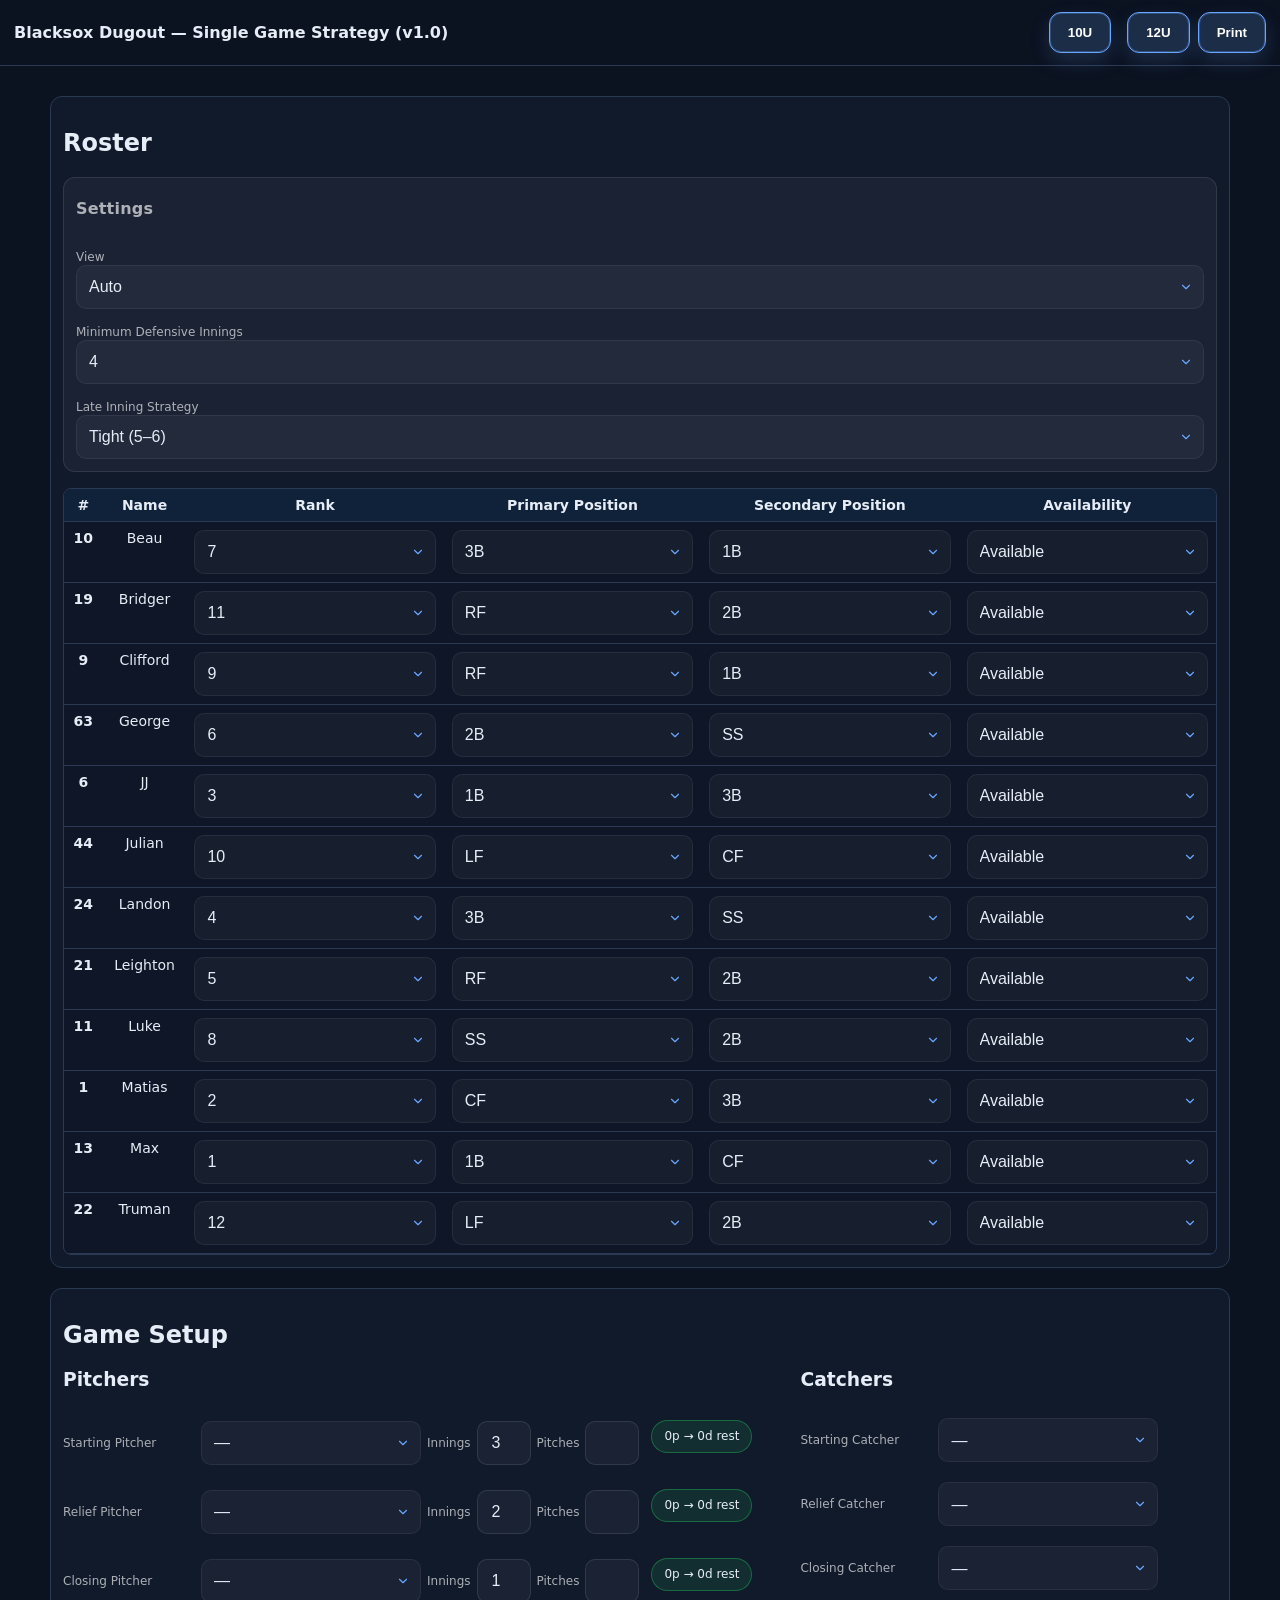
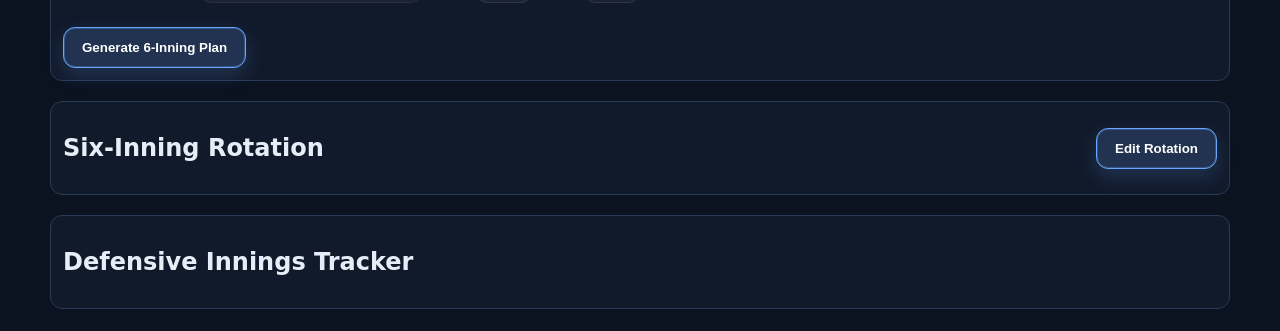
==== commit 4f55b7a7: "Adding 12U team" ====
--- a/index.html
+++ b/index.html
@@ -59,11 +59,11 @@
 <body>
   <header class="no-print">
     <h1>Blacksox Dugout — Single Game Strategy (v1.0)</h1>
-    <div class="actions" id="teamTabs" style="margin-left:auto; display:flex; gap:8px;">
-      <button id="teamTab-10U" type="button" class="teamtab active" onclick="window.__switchTeam && window.__switchTeam('10U')">10U</button>
-      <button id="teamTab-12U" type="button" class="teamtab" onclick="window.__switchTeam && window.__switchTeam('12U')">12U</button>
-    </div>
-
+        <div class="actions" id="teamTabs" style="margin-left:auto; display:flex; gap:8px;">
+          <button id="teamTab-10U" type="button" class="teamtab active" onclick="window.__switchTeam && window.__switchTeam('10U')">10U</button>
+          <button id="teamTab-12U" type="button" class="teamtab" onclick="window.__switchTeam && window.__switchTeam('12U')">12U</button>
+        </div>
+    
     <div class="actions">
       <button onclick="window.print()">Print</button>
     </div>
@@ -504,123 +504,108 @@
 
 <script>
 (function(){
-  const CSV_12U = [{"number": "24", "name": "Anthony", "primary": "2B", "secondary": "LF", "rank": "6"}, {"number": "63", "name": "Jack F", "primary": "3B", "secondary": "1B", "rank": "5"}, {"number": "27", "name": "Clark", "primary": "2B", "secondary": "1B", "rank": "9"}, {"number": "23", "name": "Nolan", "primary": "CF", "secondary": "LF", "rank": "10"}, {"number": "22", "name": "Rowan", "primary": "CF", "secondary": "2B", "rank": "8"}, {"number": "77", "name": "Emory", "primary": "RF", "secondary": "LF", "rank": "12"}, {"number": "11", "name": "Nicky", "primary": "RF", "secondary": "LF", "rank": "11"}, {"number": "21", "name": "Esteban", "primary": "3B", "secondary": "2B", "rank": "7"}, {"number": "7", "name": "Manuel", "primary": "SS", "secondary": "3B", "rank": "4"}, {"number": "4", "name": "Gray", "primary": "SS", "secondary": "2B", "rank": "2"}, {"number": "14", "name": "Jack J", "primary": "SS", "secondary": "2B", "rank": "3"}, {"number": "74", "name": "Cole", "primary": "RF", "secondary": "LF", "rank": "13"}, {"number": "8", "name": "Wat", "primary": "SS", "secondary": "3B", "rank": "1"}];
+  const CSV_12U = [{"Number": 24, "Name": "Anthony", "Primary": "2B", "Secondary": "LF", "Rank": 6}, {"Number": 63, "Name": "Jack F", "Primary": "3B", "Secondary": "1B", "Rank": 5}, {"Number": 27, "Name": "Clark", "Primary": "2B", "Secondary": "1B", "Rank": 9}, {"Number": 23, "Name": "Nolan", "Primary": "CF", "Secondary": "LF", "Rank": 10}, {"Number": 22, "Name": "Rowan", "Primary": "CF", "Secondary": "2B", "Rank": 8}, {"Number": 77, "Name": "Emory", "Primary": "RF", "Secondary": "LF", "Rank": 12}, {"Number": 11, "Name": "Nicky", "Primary": "RF", "Secondary": "LF", "Rank": 11}, {"Number": 21, "Name": "Esteban", "Primary": "3B", "Secondary": "2B", "Rank": 7}, {"Number": 7, "Name": "Manuel", "Primary": "SS", "Secondary": "3B", "Rank": 4}, {"Number": 4, "Name": "Gray", "Primary": "SS", "Secondary": "2B", "Rank": 2}, {"Number": 14, "Name": "Jack J", "Primary": "SS", "Secondary": "2B", "Rank": 3}, {"Number": 74, "Name": "Cole", "Primary": "RF", "Secondary": "LF", "Rank": 13}, {"Number": 8, "Name": "Wat", "Primary": "SS", "Secondary": "3B", "Rank": 1}];
+  const ranks10U = {"21": 5, "6": 3, "13": 1, "24": 4, "1": 2, "63": 6, "9": 9, "10": 7, "11": 8, "19": 11, "22": 12, "44": 10};
+
+  // Always clear storage on page load (fresh start)
+  try { localStorage.clear(); } catch(e) {}
+
   function clone(o){ return JSON.parse(JSON.stringify(o)); }
+  function toInt(x, fb){ const n = parseInt(x,10); return isNaN(n)?fb:n; }
+
+  function apply10URanks(list){
+    (list||[]).forEach(p=>{
+      const rk = ranks10U[String(p.number)];
+      if (rk) p.rank = rk;
+    });
+  }
+
   function splitName(full){
     const parts = (full||'').trim().split(/\s+/);
     if (parts.length<=1) return {first:parts[0]||'', last:''};
     return {first:parts.slice(0,-1).join(' '), last:parts[parts.length-1]};
   }
-  function toInt(x, fb){ const n = parseInt(x,10); return isNaN(n)?fb:n; }
-  let SNAP_10U = null;
-  function csvPlayersStrict(){ 
-    return CSV_12U.map((r,i)=>{
-      const nm = splitName(r.name || r.Name);
-      const num = toInt(r.number || r.num || r['#'], i+1);
+  function csvPlayersStrict(){
+    return (CSV_12U||[]).map((r,i)=>{
+      const nm = splitName(r.Name || r.name);
+      const num = toInt(r.Number || r.number || r['#'], i+1);
       return {
         id: String(num || (i+1)),
         number: num || (i+1),
         first: nm.first,
         last: nm.last,
-        name: r.name || r.Name,
-        primary: r.primary || r.Primary || '—',
-        secondary: r.secondary || r.Secondary || '—',
-        rank: toInt(r.rank || r.order || r.priority, i+1),
+        name: (r.Name || r.name)||'',
+        primary: r.Primary || r.primary || '—',
+        secondary: r.Secondary || r.secondary || '—',
+        rank: toInt(r.Rank || r.rank || r.order || r.priority, i+1),
         available: true
       };
     });
   }
-  function getMaxRank(){ 
-    const ranks = CSV_12U.map(r=>toInt(r.rank || r.order || r.priority,0));
-    const maxCSV = Math.max(CSV_12U.length, ...ranks, 13);
+
+  function getMaxRank(){
+    const ranks = (CSV_12U||[]).map(r=>toInt(r.Rank ?? r.rank ?? r.order ?? r.priority,0));
     const list = (typeof PLAYERS!=='undefined'?PLAYERS:(window.PLAYERS||[]))||[];
-    const maxData = Math.max(list.length||0, ...list.map(p=>toInt(p.rank,0)), 1);
-    return Math.max(maxCSV, maxData);
-  }
-  window.getMaxRank = getMaxRank;
-  function expandRanks(){ 
-    const table = document.querySelector('table.table');
-    if (!table) return;
-    const rows = Array.from(table.querySelectorAll('tbody tr'));
-    const maxR = getMaxRank();
-    const list = (typeof PLAYERS!=='undefined'?PLAYERS:(window.PLAYERS||[]))||[];
-    rows.forEach((tr, idx)=>{
-      const sel = tr.querySelector('td:nth-child(3) select[data-key="rank"]');
-      if (!sel) return;
-      let last = sel.options.length ? parseInt(sel.options[sel.options.length-1].textContent,10) || 0 : 0;
-      for (let n=last+1; n<=maxR; n++){ const o=document.createElement('option'); o.value=String(n); o.textContent=String(n); sel.appendChild(o); }
-      const desired = list[idx] && toInt(list[idx].rank,0);
-      if (desired){ 
-        sel.value = String(desired);
-        if (sel.value !== String(desired)){
-          const o=document.createElement('option'); o.value=String(desired); o.textContent=String(desired); sel.appendChild(o); sel.value=String(desired);
+    const maxData = Math.max(list.length||0, ...list.map(p=>toInt(p.rank,0)), 0);
+    return Math.max(13, (CSV_12U||[]).length, ...ranks, maxData);
+  }
+
+  function expandAndApplyRanks(){
+    const table=document.querySelector('table.table'); if(!table) return;
+    const rows=Array.from(table.querySelectorAll('tbody tr'));
+    const list=(typeof PLAYERS!=='undefined'?PLAYERS:(window.PLAYERS||[]))||[];
+    const byNum=new Map(list.map(p=>[String(p.number), p]));
+    const maxR=getMaxRank();
+    rows.forEach((tr)=>{
+      const td=tr.querySelector('td:nth-child(1)');
+      const m=(td && td.textContent||'').match(/\d+/);
+      const num=m?m[0]:null;
+      const sel=tr.querySelector('td:nth-child(3) select[data-key="rank"]');
+      if(!sel) return;
+      let last=sel.options.length ? parseInt(sel.options[sel.options.length-1].textContent,10)||0 : 0;
+      for(let n=last+1;n<=maxR;n++){ const o=document.createElement('option'); o.value=String(n); o.textContent=String(n); sel.appendChild(o); }
+      if(num && byNum.has(String(num))){
+        const desired=toInt(byNum.get(String(num)).rank,0);
+        if(desired){ sel.value=String(desired);
+          if(sel.value!==String(desired)){ const o=document.createElement('option'); o.value=String(desired); o.textContent=String(desired); sel.appendChild(o); sel.value=String(desired); }
         }
       }
     });
   }
+
+  let SNAP_10U=null;
   function setActive(team){
-    try{ if(!SNAP_10U) SNAP_10U = clone((typeof PLAYERS!=='undefined'?PLAYERS:window.PLAYERS)||[]); }catch(e){}
-    if (team==='10U' && SNAP_10U){
-      try { PLAYERS = clone(SNAP_10U); } catch(e) { window.PLAYERS = clone(SNAP_10U); }
-    } else if (team==='12U'){
-      const strict = csvPlayersStrict();
-      try { PLAYERS = strict; } catch(e) { window.PLAYERS = strict; }
+    try{ if(!SNAP_10U) { SNAP_10U = clone((typeof PLAYERS!=='undefined'?PLAYERS:window.PLAYERS)||[]); apply10URanks(SNAP_10U);} }catch(e){}
+    if(team==='10U' && SNAP_10U){
+      let tmp=clone(SNAP_10U); apply10URanks(tmp);
+      try{ PLAYERS=tmp;}catch(e){window.PLAYERS=tmp;}
+    } else if(team==='12U'){
+      let strict=csvPlayersStrict();
+      try{ PLAYERS=strict;}catch(e){window.PLAYERS=strict;}
     }
     document.getElementById('teamTab-10U')?.classList.toggle('active', team==='10U');
     document.getElementById('teamTab-12U')?.classList.toggle('active', team==='12U');
-    if (typeof drawRoster==='function') drawRoster();
-    if (typeof updateRosterVisibility==='function') updateRosterVisibility();
-    if (typeof fillSelectors==='function') fillSelectors();
-    try { expandRanks(); } catch(e){}
-  }
-  window.__switchTeam = setActive;
+    if(typeof drawRoster==='function') drawRoster();
+    if(typeof updateRosterVisibility==='function') updateRosterVisibility();
+    if(typeof fillSelectors==='function') fillSelectors();
+    try{ expandAndApplyRanks(); }catch(e){}
+  }
+  window.__switchTeam=setActive;
+
+  (function wrapOnce(){ if(window.__rankWrapApplied) return; window.__rankWrapApplied=true;
+    const orig=window.drawRoster;
+    if(typeof orig==='function'){ window.drawRoster=function(){ const r=orig.apply(this, arguments);
+      try{ expandAndApplyRanks(); }catch(e){} return r; }; }
+  })();
+
   document.addEventListener('DOMContentLoaded', function(){
+    try{ apply10URanks(PLAYERS); }catch(e){}
     let tries=0, t=setInterval(()=>{
-      const ok = (typeof drawRoster==='function') && ((typeof PLAYERS!=='undefined')||(typeof window.PLAYERS!=='undefined'));
-      if (ok || ++tries>200) { clearInterval(t);
-        try { expandRanks(); } catch(e){}
-      }
-    }, 50);
+      const ok=(typeof drawRoster==='function') && ((typeof PLAYERS!=='undefined')||(typeof window.PLAYERS!=='undefined'));
+      if(ok || ++tries>200){ clearInterval(t); try{ expandAndApplyRanks(); }catch(e){} }
+    },50);
   });
 })();
 </script>
-<script>
-(function(){
-  function getMaxRank(){
-    const list = (typeof PLAYERS!=="undefined"?PLAYERS:(window.PLAYERS||[])) || [];
-    const maxData = Math.max(list.length||0, ...list.map(p=>parseInt(p.rank,10)||0), 0);
-    return Math.max(13, maxData);
-  }
-  function expandRanks(){
-    const table = document.querySelector('table.table'); if (!table) return;
-    const rows = Array.from(table.querySelectorAll('tbody tr'));
-    const list = (typeof PLAYERS!=="undefined"?PLAYERS:(window.PLAYERS||[])) || [];
-    const maxR = getMaxRank();
-    rows.forEach((tr, idx) => {
-      const sel = tr.querySelector('td:nth-child(3) select[data-key="rank"]'); if (!sel) return;
-      let last = sel.options.length ? parseInt(sel.options[sel.options.length-1].textContent,10)||0 : 0;
-      for (let n=last+1; n<=maxR; n++){ const o=document.createElement('option'); o.value=String(n); o.textContent=String(n); sel.appendChild(o); }
-      const desired = list[idx] && (parseInt(list[idx].rank,10)||0);
-      if (desired){
-        sel.value = String(desired);
-        if (sel.value !== String(desired)){ const o=document.createElement('option'); o.value=String(desired); o.textContent=String(desired); sel.appendChild(o); sel.value=String(desired); }
-      }
-    });
-  }
-  // Run after your app renders, and also hook into your team switcher if present
-  document.addEventListener('DOMContentLoaded', function(){
-    let tries=0, t=setInterval(()=>{ 
-      const ok = (typeof drawRoster==='function') && ((typeof PLAYERS!=='undefined')||(typeof window.PLAYERS!=='undefined'));
-      if (ok || ++tries>200){ clearInterval(t); try{ expandRanks(); }catch(e){} }
-    }, 50);
-  });
-  // If you have window.__switchTeam, wrap it to re-expand after tab switches
-  if (window.__switchTeam && !window.__switchTeam__wrapped){
-    const orig = window.__switchTeam;
-    window.__switchTeam__wrapped = true;
-    window.__switchTeam = function(team){ const r = orig(team); try{ expandRanks(); }catch(e){} return r; };
-  }
-})();
-</script>
-
-</body></html>
+
+</body></html>
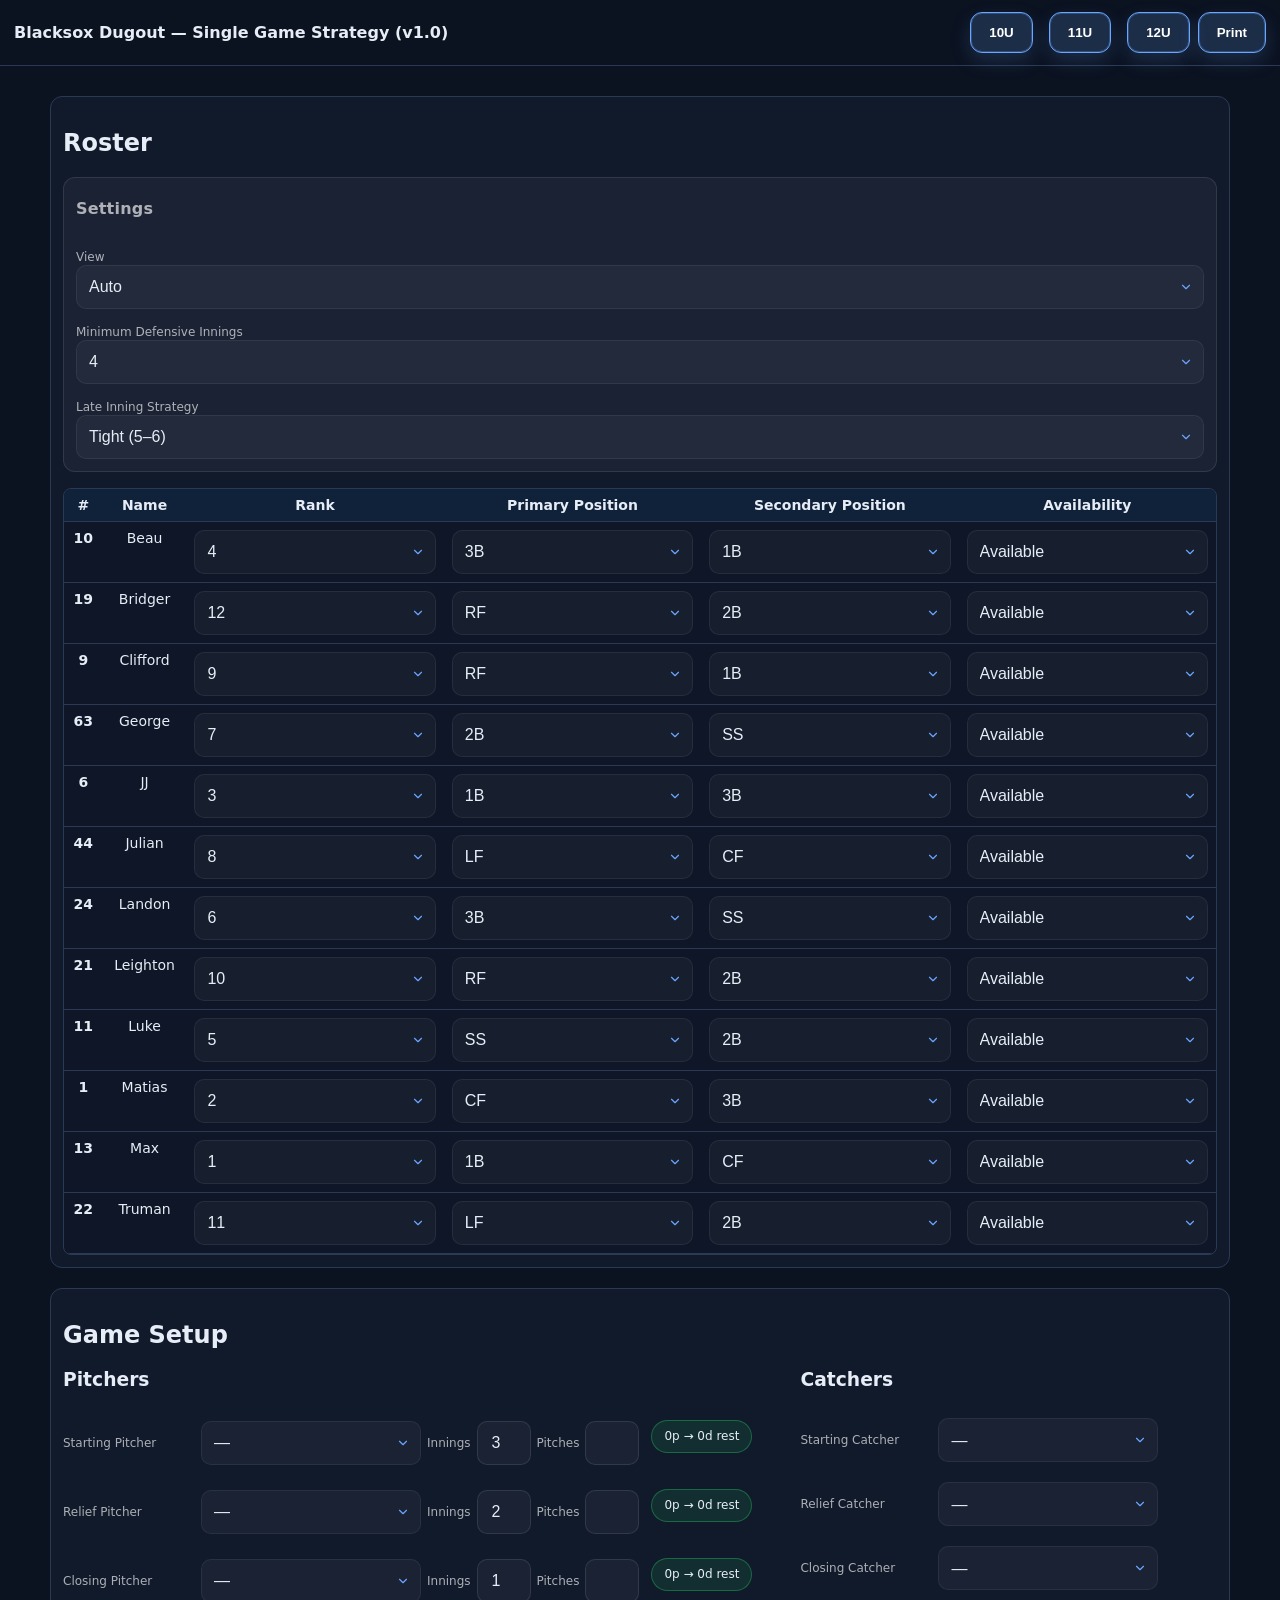
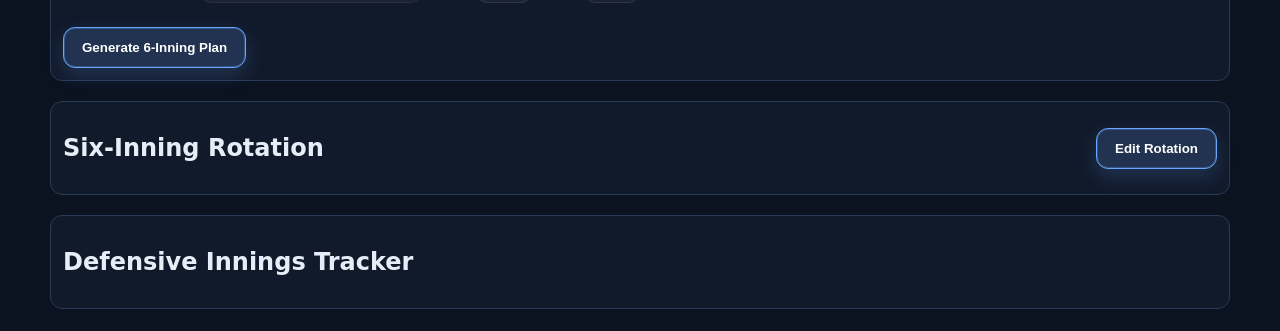
==== commit 9d938d7c: "Update index.html" ====
--- a/index.html
+++ b/index.html
@@ -1,6 +1,10 @@
 <!DOCTYPE html>
 <html lang="en">
 <head>
+    <meta http-equiv="Cache-Control" content="no-cache, no-store, must-revalidate">
+    <meta http-equiv="Pragma" content="no-cache">
+    <meta http-equiv="Expires" content="0">
+    <!-- cache-buster -->
   <meta charset="UTF-8"/>
   <meta name="viewport" content="width=device-width, initial-scale=1, viewport-fit=cover"/>
   <meta name="apple-mobile-web-app-capable" content="yes">
@@ -57,10 +61,21 @@
   <link rel="stylesheet" href="mobile-polish.css">
 </head>
 <body>
+<script>
+// Hard reset any saved state before anything else runs (mobile-safe)
+try { localStorage.clear(); sessionStorage.clear(); } catch(e) { }
+try {
+  // Disable writes for this page load to avoid stale re-saves
+  const _ls_set = localStorage.setItem.bind(localStorage);
+  localStorage.setItem = function(k,v) { if (String(k).indexOf('dugout')===-1) _ls_set(k,v); };
+} catch(e) { }
+</script>
+
   <header class="no-print">
     <h1>Blacksox Dugout — Single Game Strategy (v1.0)</h1>
         <div class="actions" id="teamTabs" style="margin-left:auto; display:flex; gap:8px;">
           <button id="teamTab-10U" type="button" class="teamtab active" onclick="window.__switchTeam && window.__switchTeam('10U')">10U</button>
+          <button id="teamTab-11U" type="button" class="teamtab" onclick="window.__switchTeam && window.__switchTeam('11U')">11U</button>
           <button id="teamTab-12U" type="button" class="teamtab" onclick="window.__switchTeam && window.__switchTeam('12U')">12U</button>
         </div>
     
@@ -505,6 +520,19 @@
 <script>
 (function(){
   const CSV_12U = [{"Number": 24, "Name": "Anthony", "Primary": "2B", "Secondary": "LF", "Rank": 6}, {"Number": 63, "Name": "Jack F", "Primary": "3B", "Secondary": "1B", "Rank": 5}, {"Number": 27, "Name": "Clark", "Primary": "2B", "Secondary": "1B", "Rank": 9}, {"Number": 23, "Name": "Nolan", "Primary": "CF", "Secondary": "LF", "Rank": 10}, {"Number": 22, "Name": "Rowan", "Primary": "CF", "Secondary": "2B", "Rank": 8}, {"Number": 77, "Name": "Emory", "Primary": "RF", "Secondary": "LF", "Rank": 12}, {"Number": 11, "Name": "Nicky", "Primary": "RF", "Secondary": "LF", "Rank": 11}, {"Number": 21, "Name": "Esteban", "Primary": "3B", "Secondary": "2B", "Rank": 7}, {"Number": 7, "Name": "Manuel", "Primary": "SS", "Secondary": "3B", "Rank": 4}, {"Number": 4, "Name": "Gray", "Primary": "SS", "Secondary": "2B", "Rank": 2}, {"Number": 14, "Name": "Jack J", "Primary": "SS", "Secondary": "2B", "Rank": 3}, {"Number": 74, "Name": "Cole", "Primary": "RF", "Secondary": "LF", "Rank": 13}, {"Number": 8, "Name": "Wat", "Primary": "SS", "Secondary": "3B", "Rank": 1}];
+  const CSV_11U = [
+    {Number: 5, Name: "Arya", Primary: "C", Secondary: "LF", Rank: 6},
+    {Number: 3, Name: "Brooks", Primary: "CF", Secondary: "3B", Rank: 2},
+    {Number: 20, Name: "Calvin", Primary: "SS", Secondary: "2B", Rank: 3},
+    {Number: 24, Name: "Jackson", Primary: "2B", Secondary: "3B", Rank: 7},
+    {Number: 21, Name: "Levon", Primary: "3B", Secondary: "2B", Rank: 11},
+    {Number: 2, Name: "Milo", Primary: "LF", Secondary: "2B", Rank: 9},
+    {Number: 8, Name: "Oscar", Primary: "RF", Secondary: "C", Rank: 8},
+    {Number: 17, Name: "Owen", Primary: "1B", Secondary: "SS", Rank: 4},
+    {Number: 99, Name: "Rhys", Primary: "RF", Secondary: "2B", Rank: 12},
+    {Number: 42, Name: "Robinson", Primary: "SS", Secondary: "C", Rank: 1},
+    {Number: 12, Name: "Sawyer", Primary: "1B", Secondary: "LF", Rank: 10},
+    {Number: 44, Name: "Vaughn", Primary: "3B", Secondary: "1B", Rank: 5}
   const ranks10U = {"21": 5, "6": 3, "13": 1, "24": 4, "1": 2, "63": 6, "9": 9, "10": 7, "11": 8, "19": 11, "22": 12, "44": 10};
 
   // Always clear storage on page load (fresh start)
@@ -574,22 +602,40 @@
   }
 
   let SNAP_10U=null;
-  function setActive(team){
-    try{ if(!SNAP_10U) { SNAP_10U = clone((typeof PLAYERS!=='undefined'?PLAYERS:window.PLAYERS)||[]); apply10URanks(SNAP_10U);} }catch(e){}
-    if(team==='10U' && SNAP_10U){
-      let tmp=clone(SNAP_10U); apply10URanks(tmp);
-      try{ PLAYERS=tmp;}catch(e){window.PLAYERS=tmp;}
-    } else if(team==='12U'){
-      let strict=csvPlayersStrict();
-      try{ PLAYERS=strict;}catch(e){window.PLAYERS=strict;}
-    }
-    document.getElementById('teamTab-10U')?.classList.toggle('active', team==='10U');
-    document.getElementById('teamTab-12U')?.classList.toggle('active', team==='12U');
-    if(typeof drawRoster==='function') drawRoster();
-    if(typeof updateRosterVisibility==='function') updateRosterVisibility();
-    if(typeof fillSelectors==='function') fillSelectors();
-    try{ expandAndApplyRanks(); }catch(e){}
-  }
+ function setActive(team){
+  try{ if(!SNAP_10U) { SNAP_10U = clone((typeof PLAYERS!=='undefined'?PLAYERS:window.PLAYERS)||[]); apply10URanks(SNAP_10U);} }catch(e){}
+  if(team==='10U' && SNAP_10U){
+    let tmp=clone(SNAP_10U); apply10URanks(tmp);
+    try{ PLAYERS=tmp;}catch(e){window.PLAYERS=tmp;}
+  } else if(team==='12U'){
+    let strict=csvPlayersStrict();
+    try{ PLAYERS=strict;}catch(e){window.PLAYERS=strict;}
+  } else if(team==='11U'){
+    let elevenU = (CSV_11U||[]).map((r,i) => {
+      const nm = splitName(r.Name || r.name);
+      const num = toInt(r.Number || r.number || r['#'], i+1);
+      return {
+        id: String(num || (i+1)),
+        number: num || (i+1),
+        first: nm.first,
+        last: nm.last,
+        name: (r.Name || r.name)||'',
+        primary: r.Primary || r.primary || '—',
+        secondary: r.Secondary || r.secondary || '—',
+        rank: toInt(r.Rank || r.rank || r.order || r.priority, i+1),
+        available: true
+      };
+    });
+    try{ PLAYERS=elevenU;}catch(e){window.PLAYERS=elevenU;}
+  }
+  document.getElementById('teamTab-10U')?.classList.toggle('active', team==='10U');
+  document.getElementById('teamTab-11U')?.classList.toggle('active', team==='11U');
+  document.getElementById('teamTab-12U')?.classList.toggle('active', team==='12U');
+  if(typeof drawRoster==='function') drawRoster();
+  if(typeof updateRosterVisibility==='function') updateRosterVisibility();
+  if(typeof fillSelectors==='function') fillSelectors();
+  try{ expandAndApplyRanks(); }catch(e){}
+}
   window.__switchTeam=setActive;
 
   (function wrapOnce(){ if(window.__rankWrapApplied) return; window.__rankWrapApplied=true;
@@ -608,4 +654,135 @@
 })();
 </script>
 
-</body></html>+
+<script>
+document.addEventListener('DOMContentLoaded', function() {
+  // Force default team and ranks on initial mobile load
+  try { if (window.__switchTeam) window.__switchTeam('10U'); } catch(e) {}
+  // Re-apply once more after a tick in case any plugin redraws
+  setTimeout(function(){ try { if (window.__switchTeam) window.__switchTeam('10U'); } catch(e) {} }, 250);
+});
+</script>
+
+
+<script>
+(function(){
+  function ensureRankOptionsAndSet(num, desired){
+    const rows = Array.from(document.querySelectorAll('table.table tbody tr'));
+    for(const tr of rows){
+      const td = tr.querySelector('td:nth-child(1)');
+      if(!td) continue;
+      const m = (td.textContent||'').match(/\d+/);
+      if(!m) continue;
+      if(m[0] !== String(num)) continue;
+      const sel = tr.querySelector('td:nth-child(3) select[data-key="rank"]');
+      if(!sel) continue;
+      if(!Array.from(sel.options).some(o=>o.value===String(desired))){
+        const o = document.createElement('option');
+        o.value = String(desired);
+        o.textContent = String(desired);
+        sel.appendChild(o);
+      }
+      sel.value = String(desired);
+      sel.dispatchEvent(new Event('change',{bubbles:true}));
+      return true;
+    }
+    return false;
+  }
+  function enforceAllRanksFromPlayers(){
+    try{
+      const list = (typeof PLAYERS!=='undefined'?PLAYERS:(window.PLAYERS||[]))||[];
+      list.forEach(p => ensureRankOptionsAndSet(p.number, p.rank));
+    }catch(e){}
+  }
+  window.__enforce12URanksStrong = function(){
+    let tries = 0;
+    const max = 10;
+    const t = setInterval(()=>{
+      tries++;
+      enforceAllRanksFromPlayers();
+      if(tries>=max) clearInterval(t);
+    }, 120);
+  };
+  const oldSwitch = window.__switchTeam;
+  if(typeof oldSwitch === 'function'){
+    window.__switchTeam = function(team){
+      const r = oldSwitch.apply(this, arguments);
+      if(team==='12U'){
+        try{ enforceAllRanksFromPlayers(); }catch(e){}
+        try{ window.__enforce12URanksStrong(); }catch(e){}
+      }
+      return r;
+    };
+  }
+})();
+</script>
+
+
+<script>
+(function(){
+  function ensureRankOptionsAndSet(num, desired){
+    const rows = Array.from(document.querySelectorAll('table.table tbody tr'));
+    for(const tr of rows){
+      const td = tr.querySelector('td:nth-child(1)');
+      if(!td) continue;
+      const m = (td.textContent||'').match(/\d+/);
+      if(!m) continue;
+      if(m[0] !== String(num)) continue;
+      const sel = tr.querySelector('td:nth-child(3) select[data-key="rank"]');
+      if(!sel) continue;
+      let maxOpt = 0;
+      Array.from(sel.options).forEach(o=>{ maxOpt = Math.max(maxOpt, parseInt(o.value||o.textContent,10)||0) });
+      for(let k=maxOpt+1; k<=desired; k++){
+        const o = document.createElement('option'); o.value=String(k); o.textContent=String(k); sel.appendChild(o);
+      }
+      if(!Array.from(sel.options).some(o=>o.value===String(desired))){
+        const o = document.createElement('option'); o.value = String(desired); o.textContent = String(desired); sel.appendChild(o);
+      }
+      sel.value = String(desired);
+      sel.dispatchEvent(new Event('change',{bubbles:true}));
+      return true;
+    }
+    return false;
+  }
+
+  function enforceFromPlayers(){
+    try{
+      const list = (typeof PLAYERS!=='undefined'?PLAYERS:(window.PLAYERS||[]))||[];
+      list.forEach(p => ensureRankOptionsAndSet(p.number, p.rank));
+    }catch(e){}
+  }
+
+  function observeRosterFor(durationMs){
+    const tbody = document.querySelector('table.table tbody');
+    if(!tbody) return;
+    const obs = new MutationObserver(()=>{ enforceFromPlayers(); });
+    obs.observe(tbody, {childList:true, subtree:true, characterData:true});
+    enforceFromPlayers();
+    setTimeout(()=>{ try{ obs.disconnect(); }catch(e){} }, durationMs||5000);
+  }
+
+  const oldSwitch = window.__switchTeam;
+  if(typeof oldSwitch === 'function'){
+    window.__switchTeam = function(team){
+      const r = oldSwitch.apply(this, arguments);
+      if(team==='12U'){
+        enforceFromPlayers();
+        observeRosterFor(6000);
+        setTimeout(enforceFromPlayers, 150);
+        setTimeout(enforceFromPlayers, 400);
+        setTimeout(enforceFromPlayers, 800);
+      }
+      return r;
+    };
+  }
+
+  document.addEventListener('DOMContentLoaded', function(){
+    if(document.getElementById('teamTab-12U')?.classList.contains('active')){
+      observeRosterFor(6000);
+    }
+  });
+})();
+</script>
+
+</body></html>
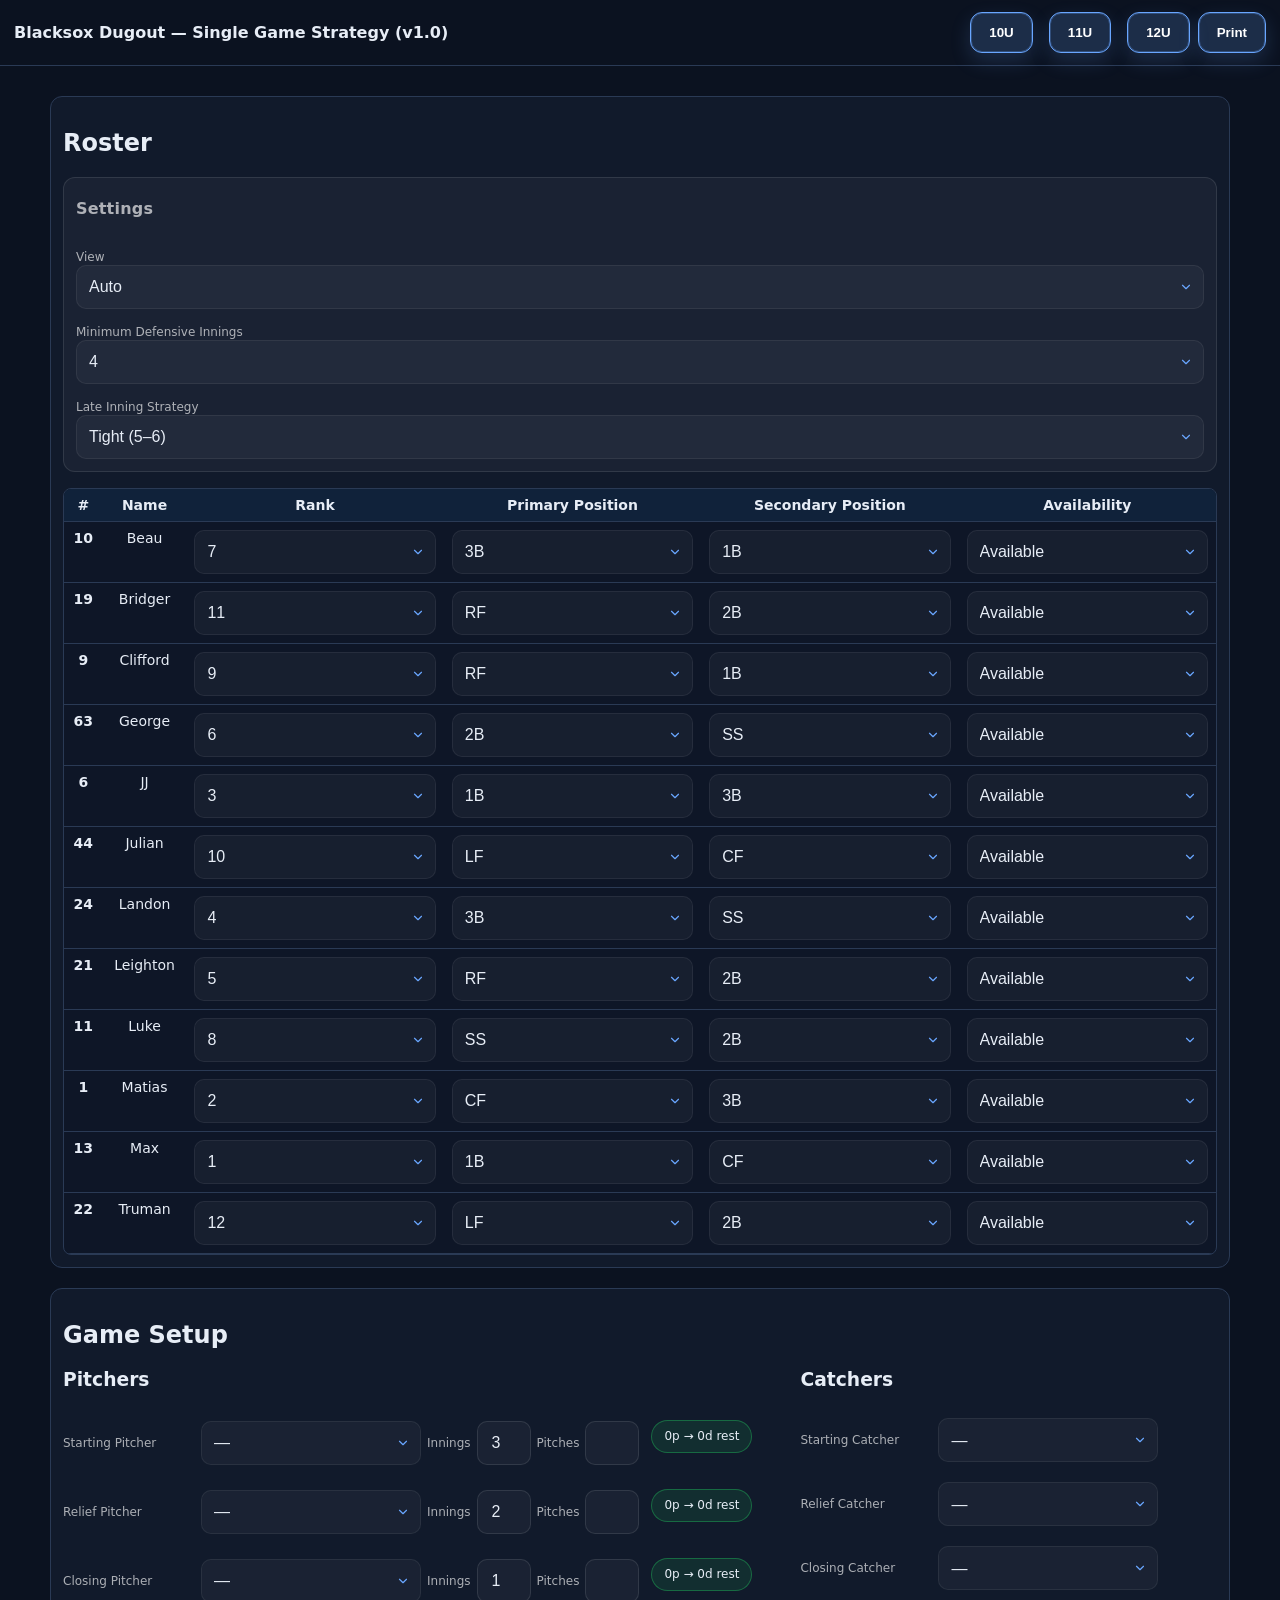
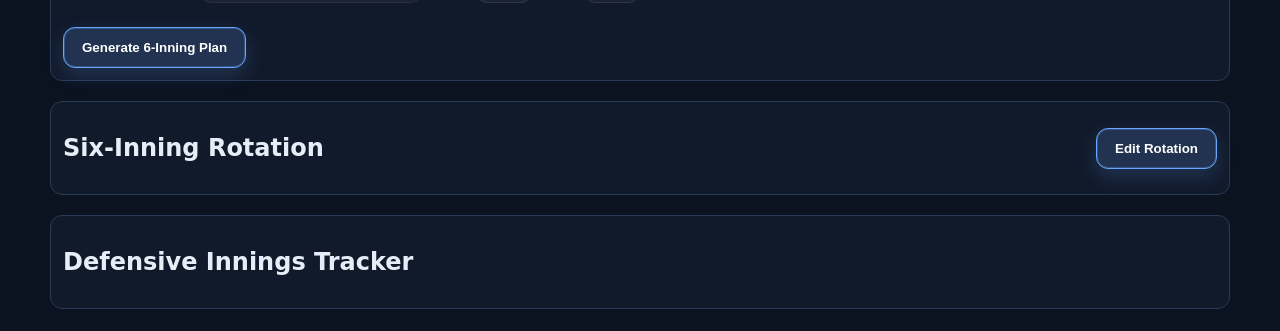
==== commit 85e7844f: "Update index.html" ====
--- a/index.html
+++ b/index.html
@@ -532,7 +532,7 @@
     {Number: 99, Name: "Rhys", Primary: "RF", Secondary: "2B", Rank: 12},
     {Number: 42, Name: "Robinson", Primary: "SS", Secondary: "C", Rank: 1},
     {Number: 12, Name: "Sawyer", Primary: "1B", Secondary: "LF", Rank: 10},
-    {Number: 44, Name: "Vaughn", Primary: "3B", Secondary: "1B", Rank: 5}
+    {Number: 44, Name: "Vaughn", Primary: "3B", Secondary: "1B", Rank: 5}];
   const ranks10U = {"21": 5, "6": 3, "13": 1, "24": 4, "1": 2, "63": 6, "9": 9, "10": 7, "11": 8, "19": 11, "22": 12, "44": 10};
 
   // Always clear storage on page load (fresh start)
